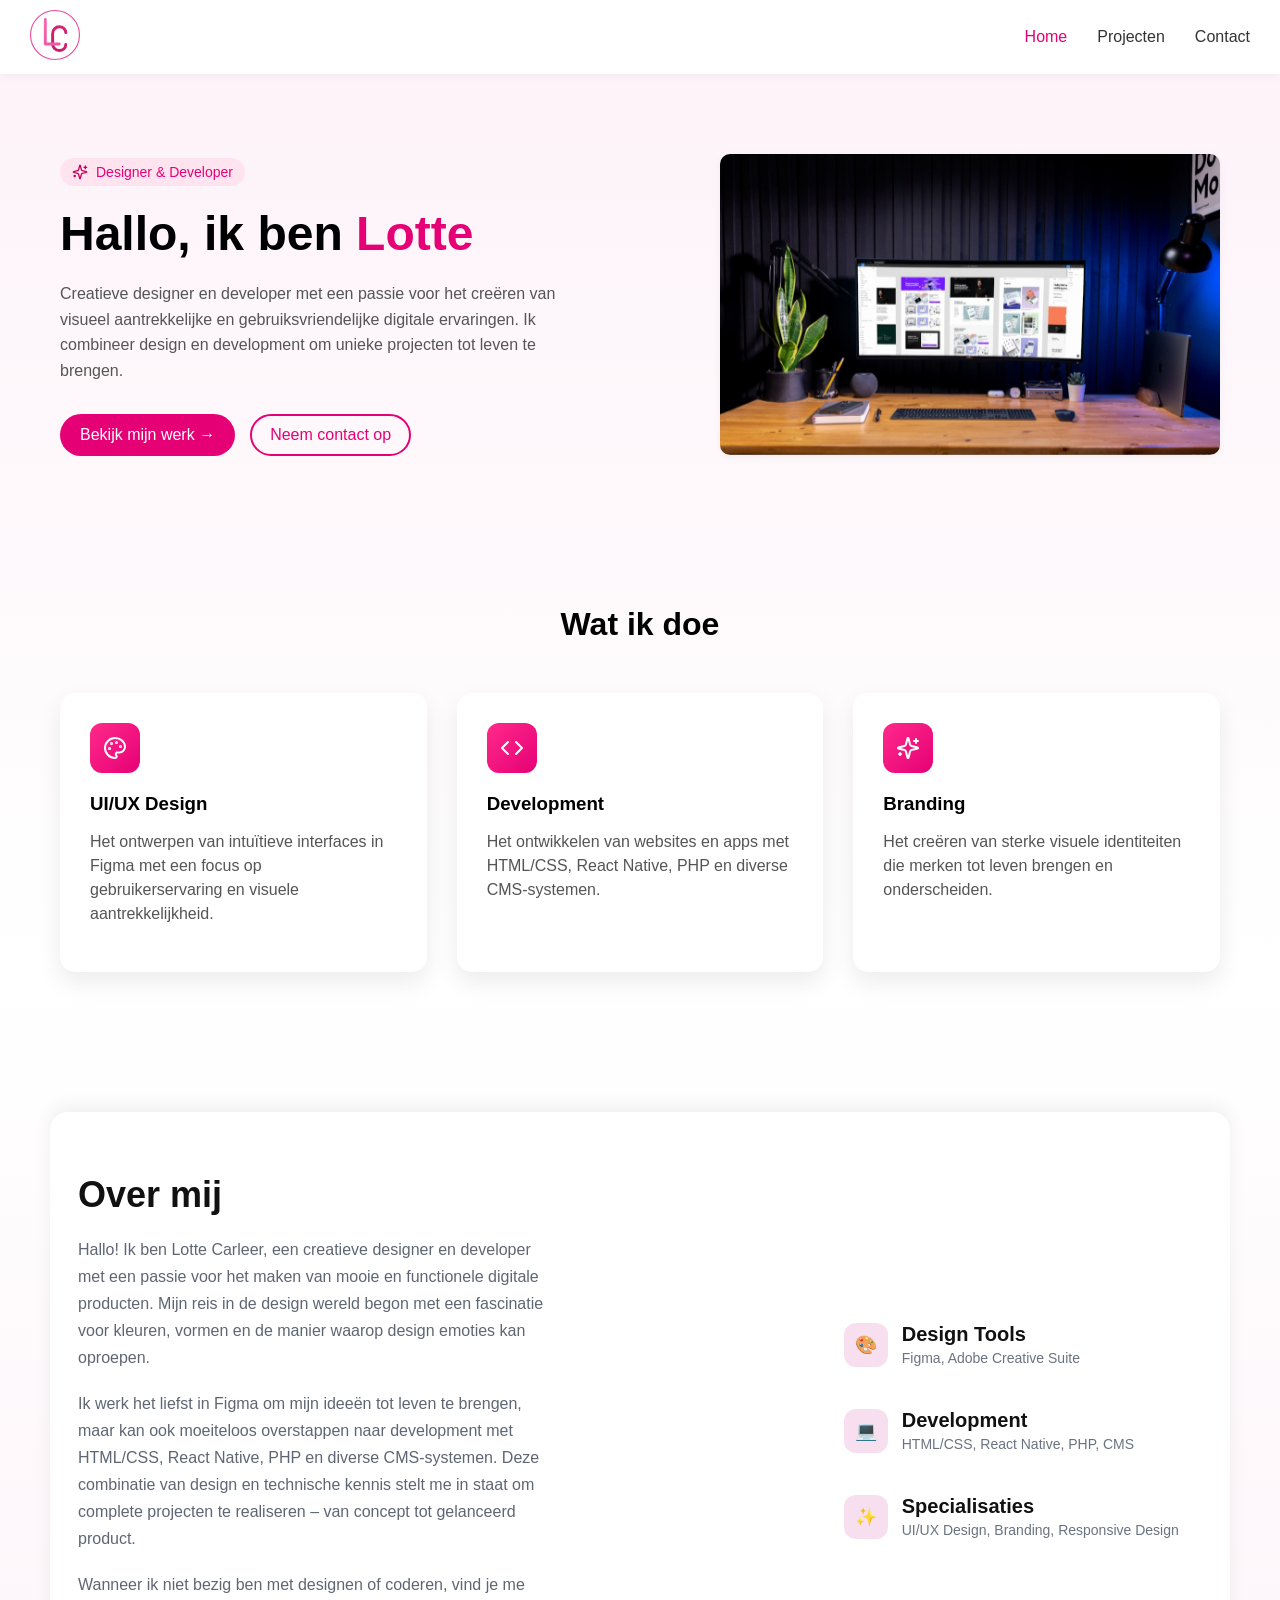
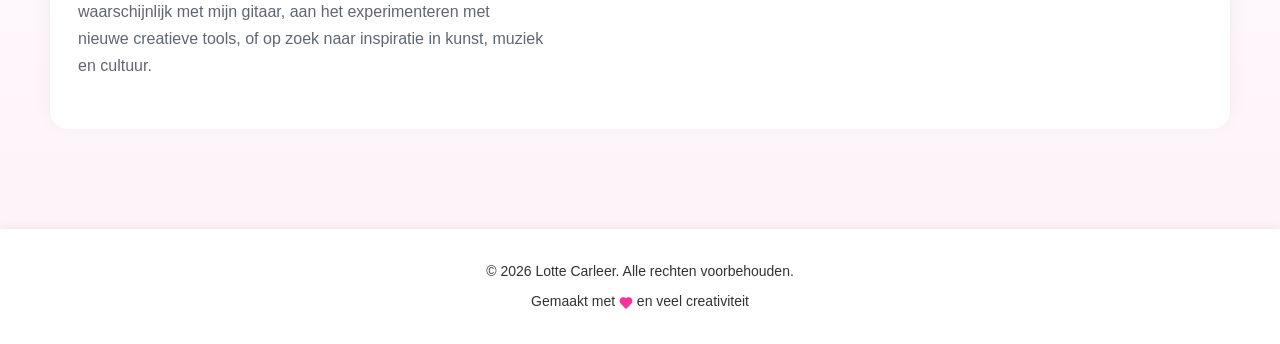
==== Index.html @ c7e9678d "feat: addded images" ====
<!doctype html>
<html lang="en">
  <head>
    <meta charset="UTF-8" />
    <meta name="viewport" content="width=device-width, initial-scale=1.0" />
    <title>Home</title>
    <link rel="stylesheet" href="Normalize.css" />
    <link rel="stylesheet" href="style.css" />

  </head>
  <body>
    <nav class="nav">
      <div class="nav-left">
        <a href="index.html"><img src="./Images/Logo 2.svg" alt="Site Logo" /></a>
      </div>

      <div class="nav-right">
        <a href="index.html" class="active">Home</a>
        <a href="Projects.html">Projecten</a>
        <a href="Contact.html">Contact</a>
      </div>
    </nav>
    <main>
       <section class="hero">
    
    <div class="hero-left">
      <div class="badge">
        <img src="./Images/Icon (1).svg" alt="icon">
        Designer & Developer
      </div>

      <h1>Hallo, ik ben <span>Lotte</span></h1>

      <p>
        Creatieve designer en developer met een passie voor het creëren van visueel aantrekkelijke en gebruiksvriendelijke digitale ervaringen. Ik combineer design en development om unieke projecten tot leven te brengen.
      </p>

      <div class="buttons">
        <a href="Projects.html" class="btn-primary">Bekijk mijn werk →</a>
        <a href="Contact.html" class="btn-secondary">Neem contact op</a>
      </div>
    </div>

    <div class="hero-right">
      <img src="./Images/ImageWithFallback (2).svg" alt="Design image">
    </div>

  </section>

  <section class="services">
  <h2>Wat ik doe</h2>

  <div class="services-grid">
    
    <div class="service-card">
      <div class="icon-box">
        <img src="./Images/Icon design.svg" alt="Design icon">
      </div>
      <h3>UI/UX Design</h3>
      <p>Het ontwerpen van intuïtieve interfaces in Figma met een focus op gebruikerservaring en visuele aantrekkelijkheid.</p>
    </div>

    <div class="service-card">
      <div class="icon-box">
        <img src="./Images/Icon development.svg" alt="Development icon">
      </div>
      <h3>Development</h3>
      <p>Het ontwikkelen van websites en apps met HTML/CSS, React Native, PHP en diverse CMS-systemen.</p>
    </div>

    <div class="service-card">
      <div class="icon-box">
        <img src="./Images/Icon branding.svg" alt="Branding icon">
      </div>
      <h3>Branding</h3>
      <p>Het creëren van sterke visuele identiteiten die merken tot leven brengen en onderscheiden.</p>
    </div>

  </div>
</section>

<section class="about-section">
  <div class="about-content">
    <div class="about-text">
      <h2>Over mij</h2>

      <p>
        Hallo! Ik ben Lotte Carleer, een creatieve designer en developer met een
        passie voor het maken van mooie en functionele digitale producten. Mijn
        reis in de design wereld begon met een fascinatie voor kleuren, vormen
        en de manier waarop design emoties kan oproepen.
      </p>

      <p>
        Ik werk het liefst in Figma om mijn ideeën tot leven te brengen, maar
        kan ook moeiteloos overstappen naar development met HTML/CSS, React
        Native, PHP en diverse CMS-systemen. Deze combinatie van design en
        technische kennis stelt me in staat om complete projecten te realiseren
        – van concept tot gelanceerd product.
      </p>

      <p>
        Wanneer ik niet bezig ben met designen of coderen, vind je me
        waarschijnlijk met mijn gitaar, aan het experimenteren met nieuwe
        creatieve tools, of op zoek naar inspiratie in kunst, muziek en cultuur.
      </p>
    </div>

    <div class="about-skills">
      <div class="skill-card">
        <div class="skill-icon">🎨</div>
        <div>
          <h3>Design Tools</h3>
          <p>Figma, Adobe Creative Suite</p>
        </div>
      </div>

      <div class="skill-card">
        <div class="skill-icon">💻</div>
        <div>
          <h3>Development</h3>
          <p>HTML/CSS, React Native, PHP, CMS</p>
        </div>
      </div>

      <div class="skill-card">
        <div class="skill-icon">✨</div>
        <div>
          <h3>Specialisaties</h3>
          <p>UI/UX Design, Branding, Responsive Design</p>
        </div>
      </div>
    </div>
  </div>
</section>

    </main>
    <footer class="footer">
      <p>© 2026 Lotte Carleer. Alle rechten voorbehouden.</p>
      <p>
        Gemaakt met <img src="./Images/Icon (2).svg" alt="Liefde" /> en veel
        creativiteit
      </p>
    </footer>
  </body>
</html>
---- style.css ----
body {
        min-height: 100vh;
        margin: 0;
        font-family: Arial, Helvetica, sans-serif;
        background: linear-gradient(#fdf2f8, #ffffff, #fdf2f8);
        background-repeat: no-repeat;

        display: flex;
        flex-direction:  column;
      }
     
      main {
        flex: 1;
      }

      .hero {
  display: flex;
  align-items: center;
  justify-content: space-between;
  padding: 80px 60px;
  gap: 40px;
}

.hero-left {
  max-width: 500px;
}

.badge {
  display: inline-flex;
  align-items: center;
  gap: 8px;
  background: #ffe4ef;
  color: #e60076;
  padding: 6px 12px;
  border-radius: 20px;
  font-size: 14px;
  margin-bottom: 20px;
}

.hero h1 {
  font-size: 48px;
  margin: 0 0 20px;
}

.hero h1 span {
  color: #e60076;
}

.hero p {
  color: #555;
  line-height: 1.6;
  margin-bottom: 30px;
}

.buttons {
  display: flex;
  gap: 15px;
}

.btn-primary {
  background: #e60076;
  color: rgb(255, 255, 255);
  padding: 12px 20px;
  border-radius: 25px;
  text-decoration: none;
}



.btn-secondary {
  border: 2px solid #e60076;
  color: #e60076;
  padding: 10px 18px;
  border-radius: 25px;
  text-decoration: none;
}

.btn-primary:hover {
  border: 2px solid #e60076;
  background-color: #e6007700;
  color: #e60076;
  padding: 10px 18px;
  border-radius: 25px;
  text-decoration: none;
}

.btn-secondary:hover {
  border: 2px solid #e60076;
  background-color: #e60076;
  color: #ffffff;
  padding: 10px 18px;
  border-radius: 25px;
  text-decoration: none;
}

.hero-right img {
  max-width: 500px;
  border-radius: 10px;
   box-shadow: 0 2px 8px rgba(0, 0, 0, 0.05);
}

.services {
  padding: 40px 60px;
  margin-bottom: 100px;
  text-align: center;
}

.services h2 {
  font-size: 32px;
  margin-bottom: 50px;
}

.services-grid {
  display: grid;
  grid-template-columns: repeat(3, 1fr);
  gap: 30px;
}

.service-card {
  background: #ffffff;
  padding: 30px;
  border-radius: 15px;
  text-align: left;
  box-shadow: 0 10px 25px rgba(0, 0, 0, 0.08);
  transition: transform 0.2s ease;
}

.service-card:hover {
  transform: translateY(-5px);
}

.icon-box {
  width: 50px;
  height: 50px;
  background: linear-gradient(135deg, #ff2a8a, #e60076);
  border-radius: 12px;
  display: flex;
  align-items: center;
  justify-content: center;
  margin-bottom: 20px;
}

.icon-box img {
  width: 24px;
  height: 24px;
}

.service-card h3 {
  margin-bottom: 10px;
}

.service-card p {
  color: #555;
  line-height: 1.5;
}

.about-section {
  max-width: 100%;
  margin: 40px auto;
  margin-left: 50px;
  margin-right: 50px;
  margin-bottom: 100px;
  padding: 32px 28px;
  background: #ffffff;
  border-radius: 18px;
  box-shadow: 0 6px 18px rgba(0, 0, 0, 0.06);
   box-shadow: 0 -6px 18px rgba(0, 0, 0, 0.06);
  font-family: Arial, sans-serif;
}

.about-content {
  display: flex;
  justify-content: space-between;
  align-items: center; /* zorgt dat rechts mooi in het midden staat */
  gap: 300px;
}

.about-text {
  flex: 1.3;
  max-width: 500px; /* voorkomt dat tekst te breed wordt */
}

.about-text h2 {
  font-size: 36px;
  margin-bottom: 20px;
  color: #111;
}

.about-text p {
  font-size: 16px;
  line-height: 1.7;
  color: #5f6673;
  margin-bottom: 18px;
}

.about-skills {
  flex: 1;
  display: flex;
  flex-direction: column;
  justify-content: center;
  gap: 22px;
}

.skill-card {
  display: flex;
  align-items: center;
  gap: 14px;
  margin-top: 20px;
}

.skill-icon {
  width: 44px;
  height: 44px;
  border-radius: 12px;
  background: #f7dff0;
  display: flex;
  align-items: center;
  justify-content: center;
  font-size: 18px;
}

.skill-card h3 {
  font-size: 20px;
  margin: 0 0 4px;
  color: #111;
}

.skill-card p {
  font-size: 14px;
  margin: 0;
  color: #6b7280;
}
      .nav {
        display: flex;
        justify-content: space-between;
        align-items: center;

        padding: 10px 30px;
        background-color: #ffffff;
         box-shadow: 0 2px 8px rgba(0, 0, 0, 0.05);
      }

      .nav-right {
        display: flex;
        gap: 30px;
      }

      .nav a {
        text-decoration: none;
        color: #333;
        font-size: 16px;
      }

      .nav a.active {
        color: #e60076;
      }

      .nav a:hover{
        color: #e60076;
      }

      .nav img {
        height: 50px;
      }

      .footer {
        background-color: #ffffff;
        text-align: center;
        padding: 20px;
        font-size: 14px;
        color: #323232;
        box-shadow: 0 -2px 8px rgba(0, 0, 0, 0.05);
      }

      .footer img {
        height: 14px;
        vertical-align: middle;
      }

.contact {
        padding: 90px 20px 50px;
        display: flex;
        flex-direction: column;
        align-items: center;
        text-align: center;
      }

      .contact__title {
        font-size: clamp(2.8rem, 6vw, 4.5rem);
        font-weight: 700;
        margin-bottom: 20px;
        line-height: 1.1;
      }

      .contact__title span {
        color: #ff2d96;
      }

      .contact__subtitle {
        max-width: 720px;
        font-size: 1.2rem;
        line-height: 1.6;
        color: #6b7280;
        margin-bottom: 55px;
      }

      .contact__card {
        width: min(100%, 720px);
        padding: 55px 20px;
        border-radius: 22px;
        background: linear-gradient(180deg, #ff2d96 0%, #e60073 100%);
        box-shadow: 0 15px 35px rgba(0, 0, 0, 0.18);
        display: flex;
        flex-direction: column;
        align-items: center;
        transition: transform 0.25s ease, box-shadow 0.25s ease;
        margin-bottom: 30px;
      }

      .contact__card:hover {
        transform: translateY(-4px);
        box-shadow: 0 20px 45px rgba(0, 0, 0, 0.22);
      }

      .contact__icon {
        width: 50px;
        height: 50px;
        object-fit: contain;
        margin-bottom: 20px;
      }

      .contact__card-title {
        font-size: 1.8rem;
        color: white;
        margin-bottom: 12px;
      }

      .contact__email {
        font-size: 1.4rem;
        color: white;
        opacity: 0.95;
      }

      .socials {
        width: 100%;
        max-width: 1200px;
        display: grid;
        grid-template-columns: repeat(3, 1fr);
        gap: 18px;
      }

      .social-card {
        background: #fcfcfc;
        border: 1px solid #f4dfe8;
        border-radius: 14px;
        min-height: 165px;
        padding: 28px 20px;
        display: flex;
        flex-direction: column;
        align-items: center;
        justify-content: center;
        text-align: center;
        transition: transform 0.2s ease, box-shadow 0.2s ease;
      }

      .social-card:hover {
        transform: translateY(-3px);
        box-shadow: 0 10px 24px rgba(0, 0, 0, 0.08);
      }

      .social-card__icon {
        width: 44px;
        height: 44px;
        object-fit: contain;
        margin-bottom: 18px;
      }

      .social-card__title {
        font-size: 1.7rem;
        font-weight: 600;
        color: #111;
        margin-bottom: 10px;
      }

      .social-card__text {
        font-size: 1.05rem;
        color: #6b7280;
        line-height: 1.4;
      }

      .footer {
        background-color: #ffffff;
        text-align: center;
        padding: 20px;
        font-size: 14px;
        color: #323232;
        box-shadow: 0 -2px 8px rgba(0, 0, 0, 0.05);
      }

      .footer p + p {
        margin-top: 8px;
      }

      .footer img {
        height: 14px;
        vertical-align: middle;
      }

      @media (max-width: 900px) {
        .socials {
          grid-template-columns: 1fr;
        }

        .nav {
          flex-direction: column;
          gap: 15px;
        }

        .nav-right {
          gap: 20px;
          flex-wrap: wrap;
          justify-content: center;
        }
      }

      @media (max-width: 768px) {
        .contact {
          padding: 70px 20px 40px;
        }

        .contact__subtitle {
          font-size: 1.05rem;
          margin-bottom: 40px;
        }

        .contact__card {
          padding: 40px 20px;
        }

        .contact__card-title {
          font-size: 1.5rem;
        }

        .contact__email {
          font-size: 1.1rem;
          word-break: break-word;
        }

        .social-card__title {
          font-size: 1.4rem;
        }

        .social-card__text {
          font-size: 1rem;
        }
      }


      .projects-main {
  max-width: 1100px;
  margin: 0 auto;
  padding: 60px 20px;
}


.projects-hero {
  text-align: center;
  margin-bottom: 50px;
}

.projects-hero h1 {
  font-size: 56px;
  margin-bottom: 16px;
}

.projects-hero h1 span {
  color: #ec4899;
}

.projects-hero p {
  max-width: 600px;
  margin: 0 auto;
  font-size: 18px;
  color: #6b7280;
  line-height: 1.6;
}


.project-card {
  display: grid;
  grid-template-columns: 1.1fr 1fr;
  background: #ffffff;
  margin-bottom: 60px;
  border-radius: 20px;
  overflow: hidden;
  border: 1px solid #f5dbe7;
  box-shadow: 0 10px 25px rgba(0, 0, 0, 0.06);
}


.project-image img {
   width: 100%;
   height: 500px;
  object-fit: cover;
  display: block;
}


.project-content {
  padding: 30px;
  display: flex;
  flex-direction: column;
  justify-content: center;
}

.project-category {
  color: #ec4899;
  font-size: 13px;
  text-transform: uppercase;
  margin-bottom: 10px;
}

.project-title {
  font-size: 26px;
  margin-bottom: 14px;
  color: #111;
}

.project-description {
  font-size: 16px;
  color: #6b7280;
  line-height: 1.7;
  margin-bottom: 18px;
}

.project-date {
  font-size: 14px;
  color: #6b7280;
  margin-bottom: 20px;
}


.project-tags {
  display: flex;
  gap: 10px;
  flex-wrap: wrap;
  margin-bottom: 20px;
}

.project-tags span {
  background: #fdf2f8;
  color: #ec4899;
  padding: 6px 12px;
  border-radius: 999px;
  font-size: 13px;
}


.project-link {
  color: #ec4899;
  text-decoration: none;
  font-weight: 600;
}

.project-link:hover {
  opacity: 0.7;
}
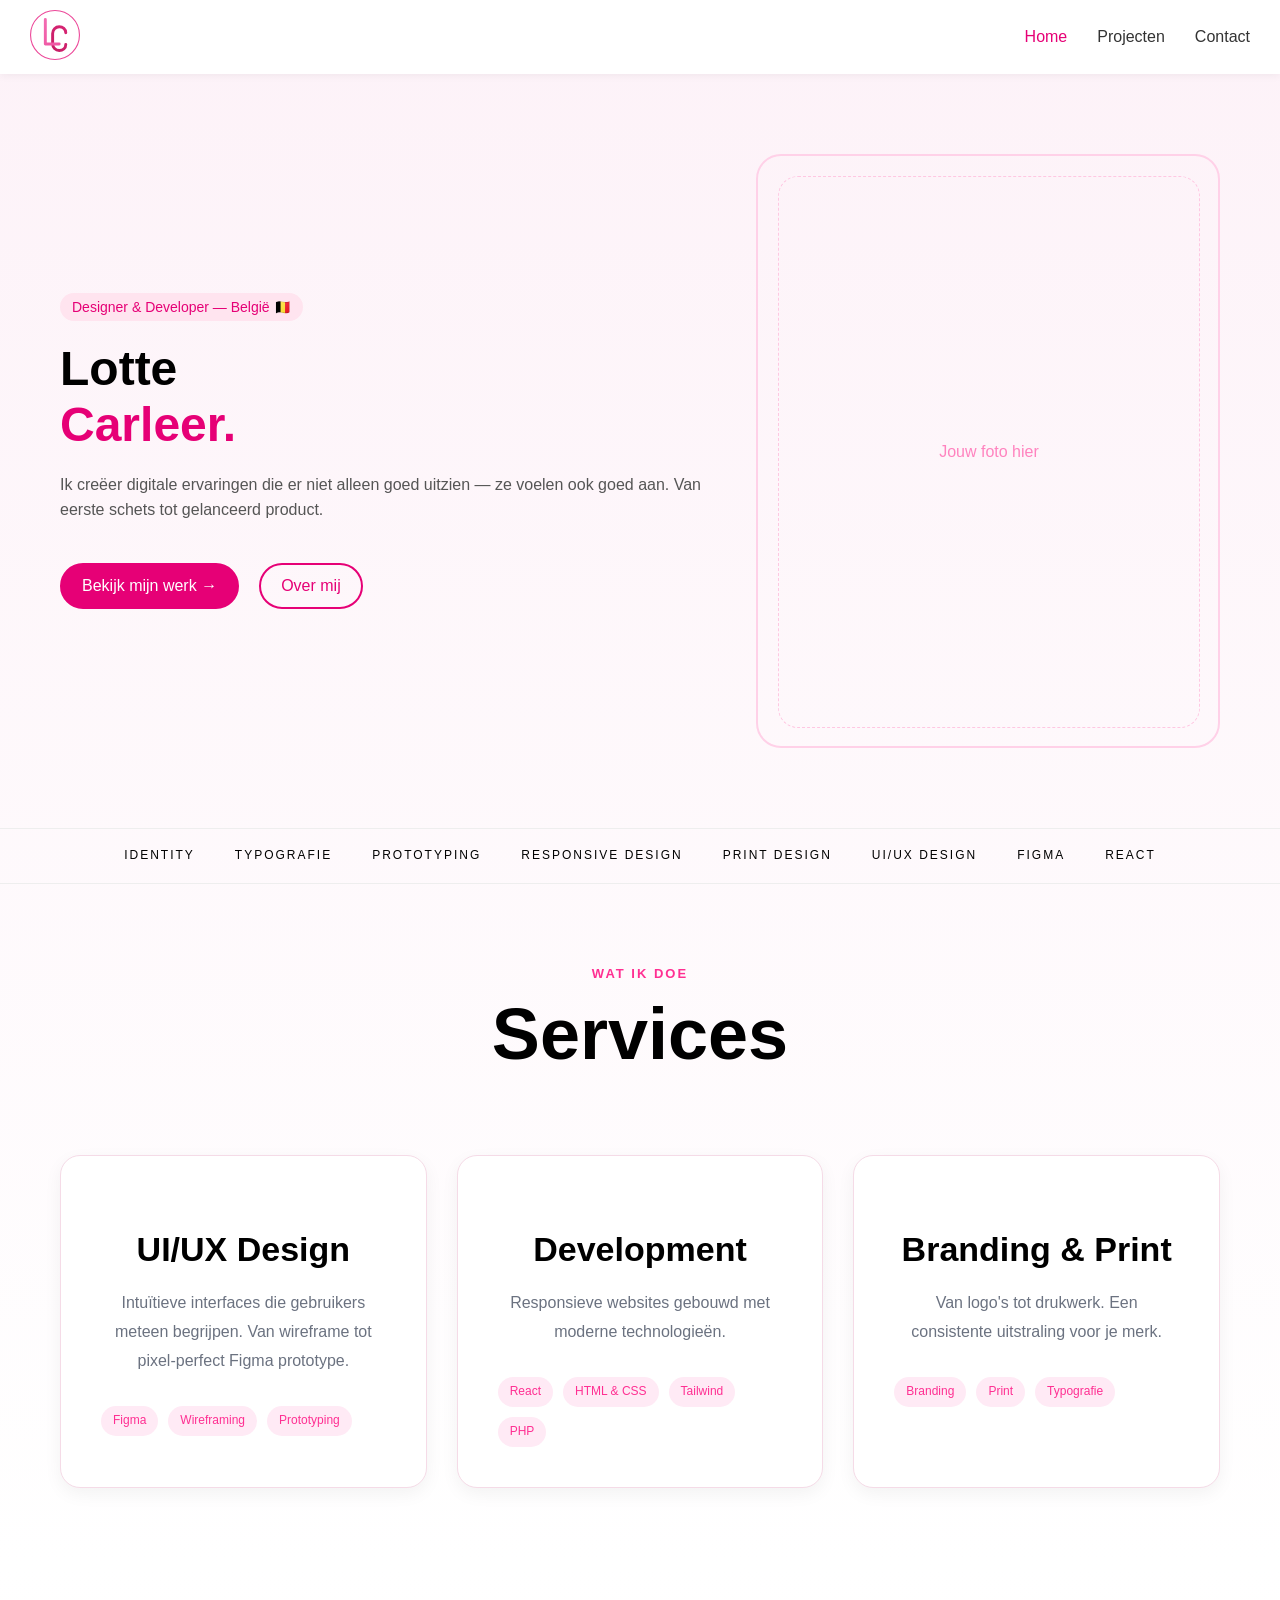
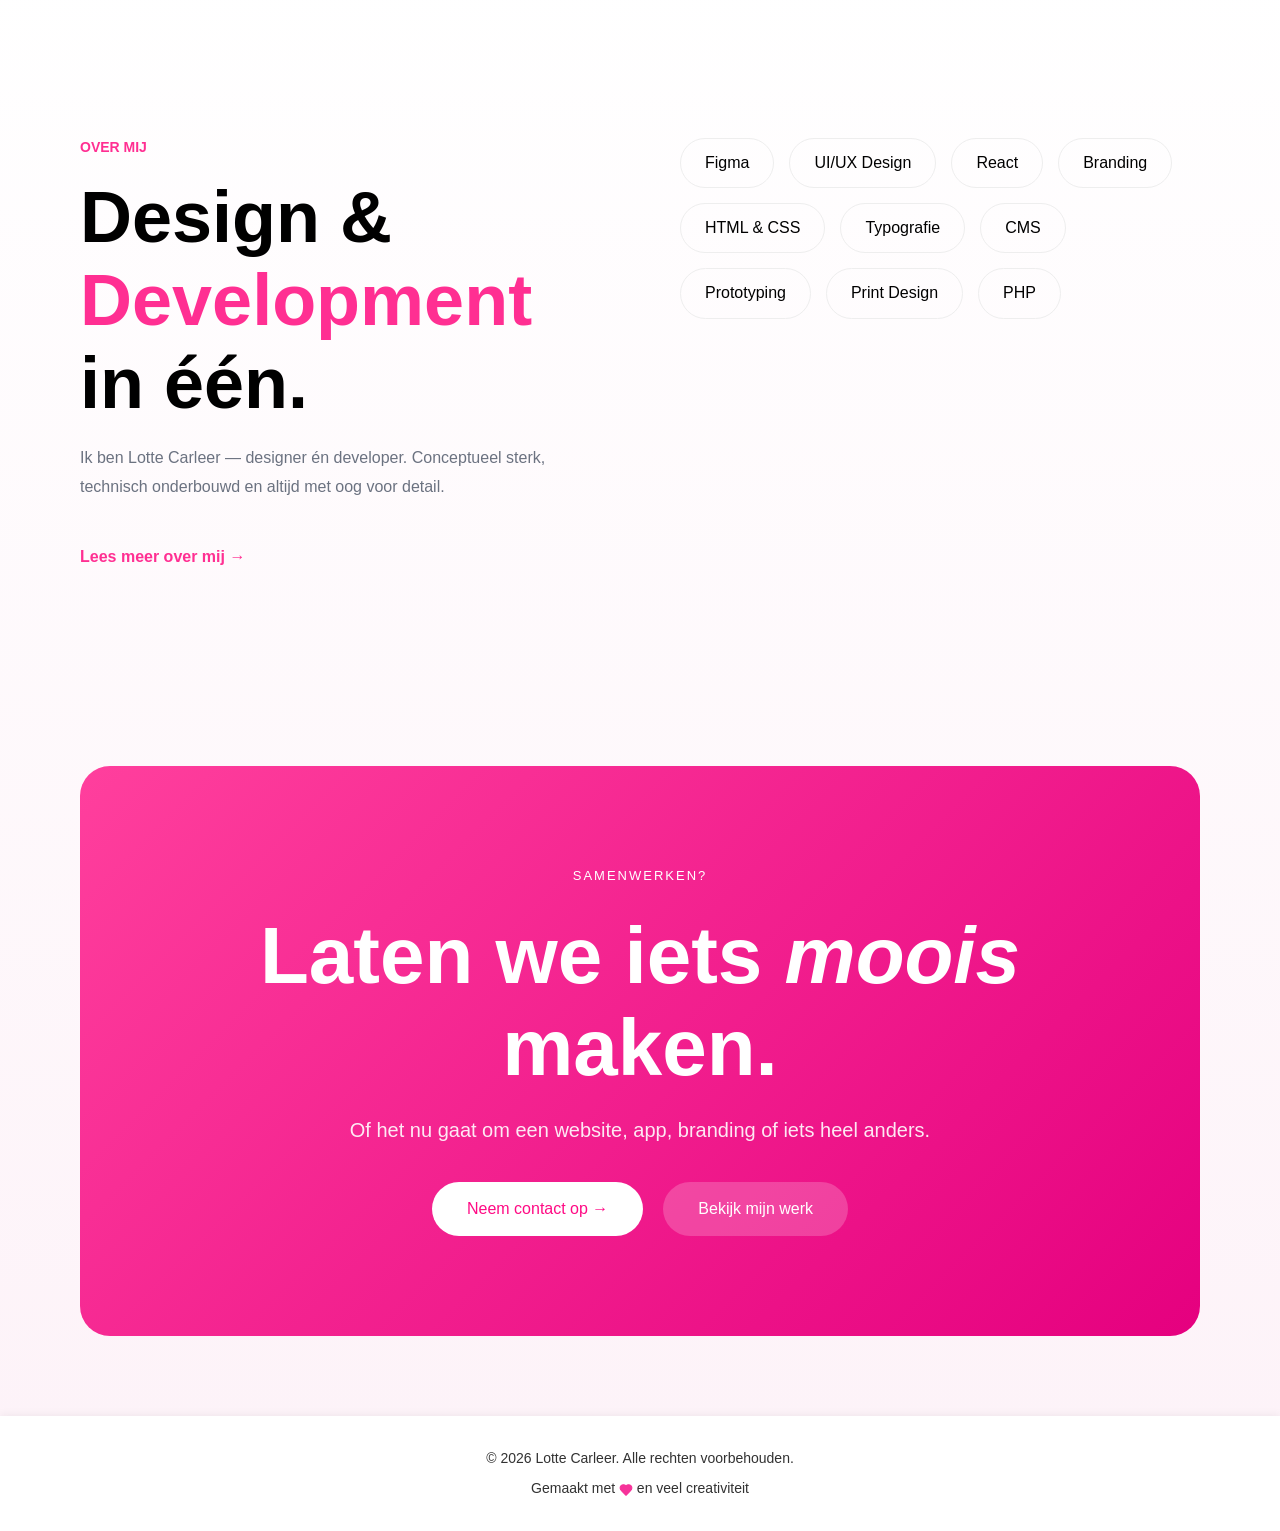
==== commit 5e16321c: "feat: changed home page" ====
--- a/Index.html
+++ b/Index.html
@@ -21,117 +21,155 @@
       </div>
     </nav>
     <main>
-       <section class="hero">
-    
-    <div class="hero-left">
-      <div class="badge">
-        <img src="./Images/Icon (1).svg" alt="icon">
-        Designer & Developer
-      </div>
+      <section class="hero">
 
-      <h1>Hallo, ik ben <span>Lotte</span></h1>
+    <div class="hero-content">
+        <span class="badge">Designer & Developer — België 🇧🇪</span>
 
-      <p>
-        Creatieve designer en developer met een passie voor het creëren van visueel aantrekkelijke en gebruiksvriendelijke digitale ervaringen. Ik combineer design en development om unieke projecten tot leven te brengen.
-      </p>
+        <h1>
+            Lotte<br>
+            <span>Carleer.</span>
+        </h1>
 
-      <div class="buttons">
-        <a href="Projects.html" class="btn-primary">Bekijk mijn werk →</a>
-        <a href="Contact.html" class="btn-secondary">Neem contact op</a>
-      </div>
+        <p>
+            Ik creëer digitale ervaringen die er niet alleen goed uitzien —
+            ze voelen ook goed aan. Van eerste schets tot gelanceerd product.
+        </p>
+
+        <div class="hero-buttons">
+            <a href="#" class="btn-primary">Bekijk mijn werk →</a>
+            <a href="#" class="btn-secondary">Over mij</a>
+        </div>
     </div>
 
-    <div class="hero-right">
-      <img src="./Images/ImageWithFallback (2).svg" alt="Design image">
+    <div class="hero-image">
+        <div class="image-frame">
+            <div class="placeholder">
+                Jouw foto hier
+            </div>
+        </div>
     </div>
 
-  </section>
+</section>
 
-  <section class="services">
-  <h2>Wat ik doe</h2>
+<section class="skills-bar">
+    <span>Identity</span>
+    <span>Typografie</span>
+    <span>Prototyping</span>
+    <span>Responsive Design</span>
+    <span>Print Design</span>
+    <span>UI/UX Design</span>
+    <span>Figma</span>
+    <span>React</span>
+</section>
 
-  <div class="services-grid">
-    
-    <div class="service-card">
-      <div class="icon-box">
-        <img src="./Images/Icon design.svg" alt="Design icon">
-      </div>
-      <h3>UI/UX Design</h3>
-      <p>Het ontwerpen van intuïtieve interfaces in Figma met een focus op gebruikerservaring en visuele aantrekkelijkheid.</p>
+<section class="services">
+
+    <div class="section-title">
+        <span>WAT IK DOE</span>
+        <h2>Services</h2>
     </div>
 
-    <div class="service-card">
-      <div class="icon-box">
-        <img src="./Images/Icon development.svg" alt="Development icon">
-      </div>
-      <h3>Development</h3>
-      <p>Het ontwikkelen van websites en apps met HTML/CSS, React Native, PHP en diverse CMS-systemen.</p>
+    <div class="cards">
+
+        <div class="card">
+            <h3>UI/UX Design</h3>
+            <p>
+                Intuïtieve interfaces die gebruikers meteen begrijpen.
+                Van wireframe tot pixel-perfect Figma prototype.
+            </p>
+
+            <div class="tags">
+                <span>Figma</span>
+                <span>Wireframing</span>
+                <span>Prototyping</span>
+            </div>
+        </div>
+
+        <div class="card">
+            <h3>Development</h3>
+            <p>
+                Responsieve websites gebouwd met moderne technologieën.
+            </p>
+
+            <div class="tags">
+                <span>React</span>
+                <span>HTML & CSS</span>
+                <span>Tailwind</span>
+                <span>PHP</span>
+            </div>
+        </div>
+
+        <div class="card">
+            <h3>Branding & Print</h3>
+            <p>
+                Van logo's tot drukwerk. Een consistente uitstraling voor je merk.
+            </p>
+
+            <div class="tags">
+                <span>Branding</span>
+                <span>Print</span>
+                <span>Typografie</span>
+            </div>
+        </div>
+
     </div>
 
-    <div class="service-card">
-      <div class="icon-box">
-        <img src="./Images/Icon branding.svg" alt="Branding icon">
-      </div>
-      <h3>Branding</h3>
-      <p>Het creëren van sterke visuele identiteiten die merken tot leven brengen en onderscheiden.</p>
+</section>
+
+<section class="about">
+
+    <div class="about-left">
+        <span>OVER MIJ</span>
+
+        <h2>
+            Design &
+            <span>Development</span>
+            in één.
+        </h2>
+
+        <p>
+            Ik ben Lotte Carleer — designer én developer.
+            Conceptueel sterk, technisch onderbouwd en altijd met oog voor detail.
+        </p>
+
+        <a href="#">Lees meer over mij →</a>
     </div>
 
-  </div>
+    <div class="about-tags">
+        <span>Figma</span>
+        <span>UI/UX Design</span>
+        <span>React</span>
+        <span>Branding</span>
+        <span>HTML & CSS</span>
+        <span>Typografie</span>
+        <span>CMS</span>
+        <span>Prototyping</span>
+        <span>Print Design</span>
+        <span>PHP</span>
+    </div>
+
 </section>
 
-<section class="about-section">
-  <div class="about-content">
-    <div class="about-text">
-      <h2>Over mij</h2>
+<section class="cta">
 
-      <p>
-        Hallo! Ik ben Lotte Carleer, een creatieve designer en developer met een
-        passie voor het maken van mooie en functionele digitale producten. Mijn
-        reis in de design wereld begon met een fascinatie voor kleuren, vormen
-        en de manier waarop design emoties kan oproepen.
-      </p>
+    <span>SAMENWERKEN?</span>
 
-      <p>
-        Ik werk het liefst in Figma om mijn ideeën tot leven te brengen, maar
-        kan ook moeiteloos overstappen naar development met HTML/CSS, React
-        Native, PHP en diverse CMS-systemen. Deze combinatie van design en
-        technische kennis stelt me in staat om complete projecten te realiseren
-        – van concept tot gelanceerd product.
-      </p>
+    <h2>
+        Laten we iets
+        <em>moois</em>
+        maken.
+    </h2>
 
-      <p>
-        Wanneer ik niet bezig ben met designen of coderen, vind je me
-        waarschijnlijk met mijn gitaar, aan het experimenteren met nieuwe
-        creatieve tools, of op zoek naar inspiratie in kunst, muziek en cultuur.
-      </p>
+    <p>
+        Of het nu gaat om een website, app, branding of iets heel anders.
+    </p>
+
+    <div class="cta-buttons">
+        <a href="#" class="white-btn">Neem contact op →</a>
+        <a href="#" class="pink-btn">Bekijk mijn werk</a>
     </div>
 
-    <div class="about-skills">
-      <div class="skill-card">
-        <div class="skill-icon">🎨</div>
-        <div>
-          <h3>Design Tools</h3>
-          <p>Figma, Adobe Creative Suite</p>
-        </div>
-      </div>
-
-      <div class="skill-card">
-        <div class="skill-icon">💻</div>
-        <div>
-          <h3>Development</h3>
-          <p>HTML/CSS, React Native, PHP, CMS</p>
-        </div>
-      </div>
-
-      <div class="skill-card">
-        <div class="skill-icon">✨</div>
-        <div>
-          <h3>Specialisaties</h3>
-          <p>UI/UX Design, Branding, Responsive Design</p>
-        </div>
-      </div>
-    </div>
-  </div>
 </section>
 
     </main>
--- a/style.css
+++ b/style.css
@@ -1,20 +1,98 @@
-
- body {
-        min-height: 100vh;
-        margin: 0;
-        font-family: Arial, Helvetica, sans-serif;
-        background: linear-gradient(#fdf2f8, #ffffff, #fdf2f8);
-        background-repeat: no-repeat;
-
-        display: flex;
-        flex-direction:  column;
-      }
-     
-      main {
-        flex: 1;
-      }
-
-      .hero {
+/* =========================
+   GLOBAL
+========================= */
+
+body {
+  min-height: 100vh;
+  margin: 0;
+  font-family: Arial, Helvetica, sans-serif;
+  background: linear-gradient(#fdf2f8, #ffffff, #fdf2f8);
+  background-repeat: no-repeat;
+  display: flex;
+  flex-direction: column;
+}
+
+main {
+  flex: 1;
+}
+
+/* =========================
+   NAVIGATION
+========================= */
+
+.nav {
+  display: flex;
+  justify-content: space-between;
+  align-items: center;
+  padding: 10px 30px;
+  background: #fff;
+  box-shadow: 0 2px 8px rgba(0, 0, 0, 0.05);
+}
+
+.nav img {
+  height: 50px;
+}
+
+.nav-right {
+  display: flex;
+  gap: 30px;
+}
+
+.nav a {
+  text-decoration: none;
+  color: #333;
+  font-size: 16px;
+  transition: color 0.2s ease;
+}
+
+.nav a:hover,
+.nav a.active {
+  color: #e60076;
+}
+
+/* =========================
+   BUTTONS
+========================= */
+
+.buttons {
+  display: flex;
+  gap: 15px;
+}
+
+.btn-primary,
+.btn-secondary {
+  padding: 12px 20px;
+  border-radius: 25px;
+  text-decoration: none;
+  transition: all 0.25s ease;
+}
+
+.btn-primary {
+  background: #e60076;
+  color: #fff;
+  border: 2px solid #e60076;
+}
+
+.btn-primary:hover {
+  background: transparent;
+  color: #e60076;
+}
+
+.btn-secondary {
+  border: 2px solid #e60076;
+  color: #e60076;
+}
+
+.btn-secondary:hover {
+  background: #e60076;
+  color: #fff;
+}
+
+/* =========================
+   HERO
+========================= */
+
+.hero {
   display: flex;
   align-items: center;
   justify-content: space-between;
@@ -53,56 +131,19 @@
   margin-bottom: 30px;
 }
 
-.buttons {
-  display: flex;
-  gap: 15px;
-}
-
-.btn-primary {
-  background: #e60076;
-  color: rgb(255, 255, 255);
-  padding: 12px 20px;
-  border-radius: 25px;
-  text-decoration: none;
-}
-
-
-
-.btn-secondary {
-  border: 2px solid #e60076;
-  color: #e60076;
-  padding: 10px 18px;
-  border-radius: 25px;
-  text-decoration: none;
-}
-
-.btn-primary:hover {
-  border: 2px solid #e60076;
-  background-color: #e6007700;
-  color: #e60076;
-  padding: 10px 18px;
-  border-radius: 25px;
-  text-decoration: none;
-}
-
-.btn-secondary:hover {
-  border: 2px solid #e60076;
-  background-color: #e60076;
-  color: #ffffff;
-  padding: 10px 18px;
-  border-radius: 25px;
-  text-decoration: none;
-}
-
 .hero-right img {
   max-width: 500px;
   border-radius: 10px;
-   box-shadow: 0 2px 8px rgba(0, 0, 0, 0.05);
-}
+  box-shadow: 0 2px 8px rgba(0, 0, 0, 0.05);
+}
+
+/* =========================
+   SERVICES
+========================= */
 
 .services {
-  padding: 40px 60px;
-  margin-bottom: 100px;
+  padding: 80px 60px;
+  margin-bottom: 50px;
   text-align: center;
 }
 
@@ -118,9 +159,10 @@
 }
 
 .service-card {
-  background: #ffffff;
+  background: #fff;
   padding: 30px;
   border-radius: 15px;
+  border: 2px solid #f5dbe7;
   text-align: left;
   box-shadow: 0 10px 25px rgba(0, 0, 0, 0.08);
   transition: transform 0.2s ease;
@@ -155,30 +197,29 @@
   line-height: 1.5;
 }
 
+/* =========================
+   ABOUT
+========================= */
+
 .about-section {
-  max-width: 100%;
-  margin: 40px auto;
-  margin-left: 50px;
-  margin-right: 50px;
-  margin-bottom: 100px;
+  margin: 40px 50px 100px;
   padding: 32px 28px;
-  background: #ffffff;
+  background: #fff;
   border-radius: 18px;
+  border: 2px solid #f5dbe7;
   box-shadow: 0 6px 18px rgba(0, 0, 0, 0.06);
-   box-shadow: 0 -6px 18px rgba(0, 0, 0, 0.06);
-  font-family: Arial, sans-serif;
 }
 
 .about-content {
   display: flex;
   justify-content: space-between;
-  align-items: center; /* zorgt dat rechts mooi in het midden staat */
-  gap: 300px;
+  align-items: center;
+  gap: 120px;
 }
 
 .about-text {
   flex: 1.3;
-  max-width: 500px; /* voorkomt dat tekst te breed wordt */
+  max-width: 500px;
 }
 
 .about-text h2 {
@@ -198,7 +239,6 @@
   flex: 1;
   display: flex;
   flex-direction: column;
-  justify-content: center;
   gap: 22px;
 }
 
@@ -206,7 +246,6 @@
   display: flex;
   align-items: center;
   gap: 14px;
-  margin-top: 20px;
 }
 
 .skill-icon {
@@ -223,7 +262,6 @@
 .skill-card h3 {
   font-size: 20px;
   margin: 0 0 4px;
-  color: #111;
 }
 
 .skill-card p {
@@ -231,238 +269,16 @@
   margin: 0;
   color: #6b7280;
 }
-      .nav {
-        display: flex;
-        justify-content: space-between;
-        align-items: center;
-
-        padding: 10px 30px;
-        background-color: #ffffff;
-         box-shadow: 0 2px 8px rgba(0, 0, 0, 0.05);
-      }
-
-      .nav-right {
-        display: flex;
-        gap: 30px;
-      }
-
-      .nav a {
-        text-decoration: none;
-        color: #333;
-        font-size: 16px;
-      }
-
-      .nav a.active {
-        color: #e60076;
-      }
-
-      .nav a:hover{
-        color: #e60076;
-      }
-
-      .nav img {
-        height: 50px;
-      }
-
-      .footer {
-        background-color: #ffffff;
-        text-align: center;
-        padding: 20px;
-        font-size: 14px;
-        color: #323232;
-        box-shadow: 0 -2px 8px rgba(0, 0, 0, 0.05);
-      }
-
-      .footer img {
-        height: 14px;
-        vertical-align: middle;
-      }
-
-.contact {
-        padding: 90px 20px 50px;
-        display: flex;
-        flex-direction: column;
-        align-items: center;
-        text-align: center;
-      }
-
-      .contact__title {
-        font-size: clamp(2.8rem, 6vw, 4.5rem);
-        font-weight: 700;
-        margin-bottom: 20px;
-        line-height: 1.1;
-      }
-
-      .contact__title span {
-        color: #ff2d96;
-      }
-
-      .contact__subtitle {
-        max-width: 720px;
-        font-size: 1.2rem;
-        line-height: 1.6;
-        color: #6b7280;
-        margin-bottom: 55px;
-      }
-
-      .contact__card {
-        width: min(100%, 720px);
-        padding: 55px 20px;
-        border-radius: 22px;
-        background: linear-gradient(180deg, #ff2d96 0%, #e60073 100%);
-        box-shadow: 0 15px 35px rgba(0, 0, 0, 0.18);
-        display: flex;
-        flex-direction: column;
-        align-items: center;
-        transition: transform 0.25s ease, box-shadow 0.25s ease;
-        margin-bottom: 30px;
-      }
-
-      .contact__card:hover {
-        transform: translateY(-4px);
-        box-shadow: 0 20px 45px rgba(0, 0, 0, 0.22);
-      }
-
-      .contact__icon {
-        width: 50px;
-        height: 50px;
-        object-fit: contain;
-        margin-bottom: 20px;
-      }
-
-      .contact__card-title {
-        font-size: 1.8rem;
-        color: white;
-        margin-bottom: 12px;
-      }
-
-      .contact__email {
-        font-size: 1.4rem;
-        color: white;
-        opacity: 0.95;
-      }
-
-      .socials {
-        width: 100%;
-        max-width: 1200px;
-        display: grid;
-        grid-template-columns: repeat(3, 1fr);
-        gap: 18px;
-      }
-
-      .social-card {
-        background: #fcfcfc;
-        border: 1px solid #f4dfe8;
-        border-radius: 14px;
-        min-height: 165px;
-        padding: 28px 20px;
-        display: flex;
-        flex-direction: column;
-        align-items: center;
-        justify-content: center;
-        text-align: center;
-        transition: transform 0.2s ease, box-shadow 0.2s ease;
-      }
-
-      .social-card:hover {
-        transform: translateY(-3px);
-        box-shadow: 0 10px 24px rgba(0, 0, 0, 0.08);
-      }
-
-      .social-card__icon {
-        width: 44px;
-        height: 44px;
-        object-fit: contain;
-        margin-bottom: 18px;
-      }
-
-      .social-card__title {
-        font-size: 1.7rem;
-        font-weight: 600;
-        color: #111;
-        margin-bottom: 10px;
-      }
-
-      .social-card__text {
-        font-size: 1.05rem;
-        color: #6b7280;
-        line-height: 1.4;
-      }
-
-      .footer {
-        background-color: #ffffff;
-        text-align: center;
-        padding: 20px;
-        font-size: 14px;
-        color: #323232;
-        box-shadow: 0 -2px 8px rgba(0, 0, 0, 0.05);
-      }
-
-      .footer p + p {
-        margin-top: 8px;
-      }
-
-      .footer img {
-        height: 14px;
-        vertical-align: middle;
-      }
-
-      @media (max-width: 900px) {
-        .socials {
-          grid-template-columns: 1fr;
-        }
-
-        .nav {
-          flex-direction: column;
-          gap: 15px;
-        }
-
-        .nav-right {
-          gap: 20px;
-          flex-wrap: wrap;
-          justify-content: center;
-        }
-      }
-
-      @media (max-width: 768px) {
-        .contact {
-          padding: 70px 20px 40px;
-        }
-
-        .contact__subtitle {
-          font-size: 1.05rem;
-          margin-bottom: 40px;
-        }
-
-        .contact__card {
-          padding: 40px 20px;
-        }
-
-        .contact__card-title {
-          font-size: 1.5rem;
-        }
-
-        .contact__email {
-          font-size: 1.1rem;
-          word-break: break-word;
-        }
-
-        .social-card__title {
-          font-size: 1.4rem;
-        }
-
-        .social-card__text {
-          font-size: 1rem;
-        }
-      }
-
-
-      .projects-main {
+
+/* =========================
+   PROJECTS
+========================= */
+
+.projects-main {
   max-width: 1100px;
   margin: 0 auto;
   padding: 60px 20px;
 }
-
 
 .projects-hero {
   text-align: center;
@@ -486,11 +302,10 @@
   line-height: 1.6;
 }
 
-
 .project-card {
   display: grid;
   grid-template-columns: 1.1fr 1fr;
-  background: #ffffff;
+  background: #fff;
   margin-bottom: 60px;
   border-radius: 20px;
   overflow: hidden;
@@ -498,14 +313,23 @@
   box-shadow: 0 10px 25px rgba(0, 0, 0, 0.06);
 }
 
-
 .project-image img {
-   width: 100%;
-   height: 500px;
+  width: 100%;
+  height: 500px;
   object-fit: cover;
   display: block;
 }
 
+.project-image-AED img {
+  width: 100%;
+  height: 500px;
+  object-fit: cover;
+  display: block;
+  background-color: #f5dbe7;
+  display: flex;
+  align-items: center;
+  justify-content: center;
+}
 
 .project-content {
   padding: 30px;
@@ -527,19 +351,20 @@
   color: #111;
 }
 
+.project-description,
+.project-date {
+  color: #6b7280;
+}
+
 .project-description {
-  font-size: 16px;
-  color: #6b7280;
   line-height: 1.7;
   margin-bottom: 18px;
 }
 
 .project-date {
   font-size: 14px;
-  color: #6b7280;
   margin-bottom: 20px;
 }
-
 
 .project-tags {
   display: flex;
@@ -556,7 +381,6 @@
   font-size: 13px;
 }
 
-
 .project-link {
   color: #ec4899;
   text-decoration: none;
@@ -567,7 +391,1540 @@
   opacity: 0.7;
 }
 
-
-
+/* =========================
+   CONTACT
+========================= */
+
+.contact {
+  padding: 90px 20px 50px;
+  display: flex;
+  flex-direction: column;
+  align-items: center;
+  text-align: center;
+}
+
+.contact__title {
+  font-size: clamp(2.8rem, 6vw, 4.5rem);
+  font-weight: 700;
+  margin-bottom: 20px;
+  line-height: 1.1;
+}
+
+.contact__title span {
+  color: #ff2d96;
+}
+
+.contact__subtitle {
+  max-width: 720px;
+  font-size: 1.2rem;
+  line-height: 1.6;
+  color: #6b7280;
+  margin-bottom: 55px;
+}
+
+.contact__card {
+  width: min(100%, 720px);
+  padding: 55px 20px;
+  border-radius: 22px;
+  background: linear-gradient(180deg, #ff2d96 0%, #e60073 100%);
+  box-shadow: 0 15px 35px rgba(0, 0, 0, 0.18);
+  display: flex;
+  flex-direction: column;
+  align-items: center;
+  transition: all 0.25s ease;
+  margin-bottom: 30px;
+}
+
+.contact__card:hover {
+  transform: translateY(-4px);
+}
+
+.contact__icon {
+  width: 50px;
+  height: 50px;
+  object-fit: contain;
+  margin-bottom: 20px;
+}
+
+.contact__card-title,
+.contact__email {
+  color: white;
+}
+
+.contact__card-title {
+  font-size: 1.8rem;
+  margin-bottom: 12px;
+}
+
+.contact__email {
+  font-size: 1.4rem;
+}
+
+/* =========================
+   SOCIALS
+========================= */
+
+.socials {
+  width: 100%;
+  max-width: 1200px;
+  display: grid;
+  grid-template-columns: repeat(3, 1fr);
+  gap: 18px;
+}
+
+.social-card {
+  background: #fcfcfc;
+  border: 1px solid #f4dfe8;
+  border-radius: 14px;
+  min-height: 165px;
+  padding: 28px 20px;
+  display: flex;
+  flex-direction: column;
+  align-items: center;
+  justify-content: center;
+  transition: all 0.2s ease;
+}
+
+.social-card:hover {
+  transform: translateY(-3px);
+  box-shadow: 0 10px 24px rgba(0, 0, 0, 0.08);
+}
+
+.social-card__icon {
+  width: 44px;
+  height: 44px;
+  object-fit: contain;
+  margin-bottom: 18px;
+}
+
+.social-card__title {
+  font-size: 1.7rem;
+  font-weight: 600;
+  color: #111;
+  margin-bottom: 10px;
+}
+
+.social-card__text {
+  font-size: 1.05rem;
+  color: #6b7280;
+  line-height: 1.4;
+}
+
+/* =========================
+   FOOTER
+========================= */
+
+.footer {
+  background: #fff;
+  text-align: center;
+  padding: 20px;
+  font-size: 14px;
+  color: #323232;
+  box-shadow: 0 -2px 8px rgba(0, 0, 0, 0.05);
+}
+
+.footer p + p {
+  margin-top: 8px;
+}
+
+.footer img {
+  height: 14px;
+  vertical-align: middle;
+}
+
+/* ========================================
+   PROJECT DETAIL PAGINA
+======================================== */
+.container {
+  max-width: 1200px;
+  margin: 0 auto;
+}
+
+.project-detail {
+  max-width: 1200px;
+  margin: 0 auto;
+  padding: 60px 20px 100px;
+}
+
+.project-back {
+  text-decoration: none;
+  color: #666;
+  font-size: 14px;
+  display: inline-block;
+  margin-bottom: 30px;
+}
+
+.project-detail-badge {
+  display: inline-block;
+  padding: 8px 16px;
+  border-radius: 999px;
+  background: #ffe4ef;
+  color: #e60076;
+  font-size: 12px;
+  font-weight: 600;
+  margin-bottom: 20px;
+}
+
+.project-detail-title {
+  font-size: 64px;
+  margin-bottom: 15px;
+  color: #111;
+}
+
+.project-detail-date {
+  color: #888;
+  margin-bottom: 25px;
+}
+
+.project-detail-tags {
+  display: flex;
+  gap: 15px;
+  flex-wrap: wrap;
+  margin-bottom: 50px;
+}
+
+.project-detail-tags span {
+  color: #e60076;
+  font-size: 14px;
+}
+
+.project-detail-image {
+  width: 100%;
+  height: 950px;
+  object-fit: cover;
+  border-radius: 20px;
+  margin-bottom: 60px;
+  box-shadow: 0 10px 25px rgba(0,0,0,.08);
+}
+
+/* OVERVIEW */
+
+.overview-grid {
+  display: grid;
+  grid-template-columns: 2fr 1fr;
+  gap: 30px;
+  margin-bottom: 100px;
+}
+
+.tools-card {
+  background: white;
+  border: 1px solid #f5dbe7;
+  border-radius: 16px;
+  padding: 25px;
+}
+
+.tools-card h3 {
+  margin-bottom: 20px;
+}
+
+.tool-list {
+  display: flex;
+  gap: 10px;
+  flex-wrap: wrap;
+}
+
+.tool-list span {
+  background: #fdf2f8;
+  color: #666;
+  padding: 8px 12px;
+  border-radius: 999px;
+  font-size: 13px;
+}
+
+/* SECTIONS */
+
+.detail-section {
+  text-align: center;
+  margin-bottom: 100px;
+}
+
+.detail-section-badge {
+  display: inline-block;
+  background: #ffe4ef;
+  color: #e60076;
+  padding: 8px 16px;
+  border-radius: 999px;
+  font-size: 12px;
+  margin-bottom: 20px;
+}
+
+.detail-section h2 {
+  font-size: 42px;
+  margin-bottom: 15px;
+}
+
+.detail-section p {
+  color: #666;
+}
+
+/* OUDE WEBSITE */
+
+.old-site-card {
+  margin-top: 40px;
+  background: white;
+  border: 1px solid #f5dbe7;
+  border-radius: 20px;
+  padding: 50px;
+  margin-bottom: 50px;
+}
+
+.old-site-card img {
+  width: 100%;
+  border-radius: 12px;
+}
+
+/* BRANDING */
+
+.branding-grid {
+  display: grid;
+  grid-template-columns: repeat(2,1fr);
+  gap: 25px;
+  margin-top: 40px;
+}
+
+.branding-card {
+  background: white;
+  border: 1px solid #f5dbe7;
+  border-radius: 16px;
+  padding: 30px;
+  text-align: left;
+}
+
+.color-item {
+  display: flex;
+  align-items: center;
+  gap: 15px;
+  margin-bottom: 18px;
+}
+
+.color-circle {
+  width: 40px;
+  height: 40px;
+  border-radius: 10px;
+}
+
+.black {
+  background: #131311;
+}
+
+.red {
+  background: #a61818;
+}
+
+.white {
+  background: #fbf8f4;
+  border: 1px solid #ddd;
+  box-shadow: 0 2px 8px rgba(0,0,0,.05);
+}
+
+.cream {
+  background: #e9d1a5;
+  border: 1px solid #ddd;
+}
+
+.font-preview {
+  margin-bottom: 20px;
+}
+
+.font-preview span {
+  color: #e60076;
+  font-size: 12px;
+  display: block;
+  margin-bottom: 8px;
+}
+
+.poster-preview {
+  background: #111;
+  color: white;
+  padding: 20px;
+  border-radius: 12px;
+}
+
+/* TIMELINE */
+
+.timeline {
+  position: relative;
+  margin-top: 70px;
+}
+
+.timeline::before {
+  content: "";
+  position: absolute;
+  width: 4px;
+  transform: translateX(-50%);
+  background: #f2d7e5;
+  top: 0;
+  bottom: 0;
+  left: 50%;
+}
+
+.timeline {
+  position: relative;
+}
+.timeline-item {
+    width: calc(50% - 40px);
+  position: relative;
+  margin-bottom: 40px;
+}
+
+.timeline-item.left {
+  padding-right: auto;
+}
+
+.timeline-item.right {
+  margin-left: auto;
+ 
+}
+
+.timeline-card {
+  background: white;
+  border-radius: 16px;
+  padding: 25px;
+  text-align: left;
+  border: 1px solid #f5dbe7;
+  box-shadow: 0 6px 15px rgba(0,0,0,.05);
+}
+
+.timeline-item::after {
+    content: "";
+  position: absolute;
+  width: 20px;
+  height: 20px;
+  background: #e60076;
+  border-radius: 50%;
+  top: 30px;
+  z-index: 10;
+}
+
+.timeline-item.left::after {
+  right: -50px;
+}
+
+.timeline-item.right::after {
+  left: -50px;
+}
+
+
+
+/* AWARD SECTION */
+
+.award-banner {
+  margin: 100px 0;
+  background: linear-gradient(135deg,#ff2a8a,#e60076);
+  color: white;
+  padding: 80px 40px;
+  border-radius: 24px;
+  text-align: center;
+  position: relative;
+  overflow: hidden;
+}
+
+.award-banner::before {
+  content: "";
+  position: absolute;
+  width: 180px;
+  height: 180px;
+  background: rgba(255,255,255,.12);
+  border-radius: 50%;
+  top: -70px;
+  left: -70px;
+}
+
+.award-banner::after {
+  content: "";
+  position: absolute;
+  width: 180px;
+  height: 180px;
+  background: rgba(255,255,255,.12);
+  border-radius: 50%;
+  bottom: -70px;
+  right: -70px;
+}
+
+.award-button {
+  display: inline-block;
+  margin-top: 25px;
+  background: white;
+  color: #e60076;
+  padding: 14px 24px;
+  border-radius: 999px;
+  text-decoration: none;
+  font-weight: bold;
+}
+
+/* CTA */
+
+.project-cta {
+  text-align: center;
+  margin-top: 100px;
+}
+
+.project-cta h2 {
+  font-size: 40px;
+}
+
+.project-cta p {
+  color: #666;
+  max-width: 650px;
+  margin: 20px auto;
+}
+
+.cta-button {
+  display: inline-block;
+  margin-top: 20px;
+  padding: 14px 28px;
+  background: #e60076;
+  color: white;
+  text-decoration: none;
+  border-radius: 999px;
+  font-weight: 600;
+  transition: all 0.3s ease;
+}
+
+.cta-button:hover {
+  background: #c90068;
+  transform: translateY(-2px);
+}
+
+/* Café De Palm kleuren */
+
+.palm-black {
+    background: #2C2C2C;
+}
+
+.palm-red {
+    background: #962F0A;
+}
+
+.palm-orange {
+    background: #D15B30;
+}
+
+.palm-offwhite {
+    background: #f5f1ee;
+    border: 1px solid #999999a6;
+    box-shadow: 0 2px 8px rgba(0,0,0,.05);
+}
+
+/* Overview */
+
+.project-overview-text h2 {
+    margin-bottom: 20px;
+}
+
+.project-overview-text p {
+    line-height: 1.8;
+    color: #666;
+}
+
+.tools-card ul {
+    list-style: none;
+    padding: 0;
+    margin: 0;
+}
+
+.tools-card li {
+    padding: 10px 0;
+    border-bottom: 1px solid #f5dbe7;
+}
+
+.tools-card li:last-child {
+    border-bottom: none;
+}
+
+.challenge-grid {
+    display: grid;
+    grid-template-columns: repeat(2, 1fr);
+    gap: 30px;
+    margin-top: 40px;
+}
+
+.challenge-card,
+.solution-card {
+    padding: 40px;
+    border-radius: 20px;
+}
+
+.challenge-card {
+    background: #ffffff;
+    border: 1px solid #f0dce5;
+    box-shadow: 0 4px 20px rgba(0, 0, 0, 0.05);
+}
+
+.solution-card {
+    background: linear-gradient(
+        135deg,
+        #ff2a8a 0%,
+        #e60076 100%
+    );
+    color: white;
+}
+
+.solution-card p {
+    color: white;
+}
+.challenge-card h3,
+.solution-card h3 {
+    margin-bottom: 15px;
+    font-size: 1.4rem;
+}
+
+.challenge-card p,
+.solution-card p {
+    line-height: 1.7;
+}
+
+
+/* Deliverables */
+
+.deliverables-grid {
+    display: grid;
+    grid-template-columns: repeat(2,1fr);
+    gap: 25px;
+    margin-top: 40px;
+}
+
+.deliverable-card {
+    background: white;
+    border: 1px solid #f5dbe7;
+    border-radius: 16px;
+    padding: 30px;
+}
+
+.deliverable-card a {
+    text-decoration: none;
+    color: #e60076;
+    font-weight: 600;
+}
+
+/* Results */
+.results-grid {
+    display: grid;
+    grid-template-columns: repeat(2, 1fr);
+    gap: 24px;
+    margin-top: 50px;
+}
+
+.result-card {
+    background: #fff;
+    border: 1px solid #ececec;
+    border-radius: 16px;
+    padding: 24px 28px;
+
+    display: flex;
+    align-items: flex-start;
+    gap: 16px;
+
+    box-shadow: 0 2px 8px rgba(0,0,0,0.04);
+
+    color: #4a4a4a;
+    line-height: 1.7;
+    font-size: 15px;
+}
+
+.result-icon {
+    flex-shrink: 0;
+
+    width: 36px;
+    height: 36px;
+
+    background: #ffe6f2;
+    color: #ff1493;
+
+    border-radius: 50%;
+
+    display: flex;
+    align-items: center;
+    justify-content: center;
+
+    font-size: 14px;
+    font-weight: 700;
+}
+
+.project-detail-image-container h3{
+    margin-bottom: 20px;
+    color: #ff2a8a;
+    font-size: 24px;
+}
+
+.project-detail-image {
+    width: 100%;
+    height: auto;
+}
+
+/* Roze achtergrond rond de hele sectie */
+
+.detail-section:has(.results-grid) {
+    background: #fff8fc;
+    border: 1px solid #f8d9e8;
+    border-radius: 28px;
+
+    padding: 60px 30px;
+    margin-top: 100px;
+
+    position: relative;
+    overflow: hidden;
+}
+
+.detail-section:has(.results-grid) h2 {
+    text-align: center;
+    margin-bottom: 10px;
+}
+
+/* decoratieve cirkels */
+
+.detail-section:has(.results-grid)::before {
+    content: "";
+    position: absolute;
+
+    width: 180px;
+    height: 180px;
+
+    background: #fbe8f1;
+    border-radius: 50%;
+
+    top: -90px;
+    right: -90px;
+}
+
+.detail-section:has(.results-grid)::after {
+    content: "";
+    position: absolute;
+
+    width: 140px;
+    height: 140px;
+
+    background: #fbe8f1;
+    border-radius: 50%;
+
+    bottom: -70px;
+    left: -70px;
+}
+
+@media (max-width: 900px) {
+
+    .deliverables-grid,
+    .results-grid {
+        grid-template-columns: 1fr;
+    }
+
+}
+
+/* RESPONSIVE */
+
+@media (max-width: 900px) {
+
+  .challenge-grid,
+  .deliverables-grid,
+  .results-grid {
+    grid-template-columns: 1fr;
+  }
+
+  .font-example-heading {
+    font-size: 30px;
+  }
+}
+/* RESPONSIVE */
+
+@media (max-width: 900px) {
+
+  .project-detail-title {
+    font-size: 42px;
+  }
+
+  .overview-grid,
+  .branding-grid,
+  .results-grid {
+    grid-template-columns: 1fr;
+  }
+
+  .timeline::before {
+    left: 20px;
+  }
+
+  .timeline-item {
+    
+  box-sizing: border-box;
+  }
+
+  .timeline-item::after {
+    left: 11px !important;
+  }
+
+  .project-detail-image {
+    height: 350px;
+  }
+}
+
+/* RESPONSIVE */
+
+@media (max-width: 900px) {
+
+    .overview-grid,
+    .challenge-grid,
+    .results-grid {
+        grid-template-columns: 1fr;
+    }
+
+    .timeline::before {
+        left: 20px;
+    }
+
+    .timeline-item {
+        width: 100%;
+        padding-left: 60px !important;
+        padding-right: 0 !important;
+    }
+
+    .hero-image {
+        height: 350px;
+    }
+}
+
+/* ==========================
+   STUDIO CONNECT PAGINA
+========================== */
+
+.studio-page {
+    max-width: 1200px;
+    margin: 0 auto;
+    padding: 60px 20px 100px;
+}
+
+.studio-back {
+    color: #666;
+    text-decoration: none;
+    font-size: 14px;
+}
+
+.studio-header {
+    margin-top: 30px;
+}
+
+.studio-label {
+    display: inline-block;
+    background: #ffe4ef;
+    color: #e60076;
+    padding: 8px 14px;
+    border-radius: 999px;
+    font-size: 12px;
+    font-weight: 600;
+}
+
+.studio-title {
+    font-size: 64px;
+    margin: 20px 0 10px;
+}
+
+.studio-meta {
+    color: #888;
+}
+
+.studio-tech-tags {
+    display: flex;
+    flex-wrap: wrap;
+    gap: 12px;
+    margin-top: 25px;
+}
+
+.studio-tech-tags span {
+    color: #e60076;
+    font-size: 14px;
+}
+
+.studio-hero-image {
+    width: 100%;
+    height: 600px;
+    object-fit: cover;
+    border-radius: 20px;
+    margin: 50px 0;
+    box-shadow: 0 10px 25px rgba(0,0,0,.08);
+}
+
+.studio-intro {
+    display: grid;
+    grid-template-columns: 2fr 1fr;
+    gap: 30px;
+    margin-bottom: 80px;
+}
+
+.studio-intro-text p {
+    line-height: 1.8;
+    color: #666;
+}
+
+.studio-side-card {
+    background: white;
+    border: 1px solid #f5dbe7;
+    border-radius: 18px;
+    padding: 25px;
+}
+
+.studio-skill-list {
+    display: flex;
+    flex-wrap: wrap;
+    gap: 10px;
+    margin: 20px 0;
+}
+
+.studio-skill-list span {
+    background: #fdf2f8;
+    padding: 8px 12px;
+    border-radius: 999px;
+    font-size: 13px;
+}
+
+.studio-live-btn {
+    display: block;
+    text-align: center;
+    background: #e60076;
+    color: white;
+    padding: 14px;
+    border-radius: 999px;
+    text-decoration: none;
+    margin-top: 20px;
+}
+
+.studio-problem-solution {
+    display: grid;
+    grid-template-columns: repeat(2,1fr);
+    gap: 25px;
+    margin-bottom: 100px;
+}
+
+.studio-problem-card,
+.studio-solution-card {
+    padding: 30px;
+    border-radius: 20px;
+}
+
+.studio-problem-card {
+    background: white;
+    border: 1px solid #f5dbe7;
+}
+
+.studio-solution-card {
+    background: linear-gradient(135deg,#ff2a8a,#e60076);
+    color: white;
+}
+
+.studio-process {
+    text-align: center;
+    margin-bottom: 100px;
+}
+
+.studio-section-label {
+    background: #ffe4ef;
+    color: #e60076;
+    padding: 8px 14px;
+    border-radius: 999px;
+    font-size: 12px;
+}
+
+.studio-process-line {
+    position: relative;
+    margin-top: 60px;
+}
+.studio-image-placeholder img {
+    width: 100%;
+    height: 100%;
+    object-fit: cover;
+    border-radius: 18px;
+    display: block;
+}
+
+.studio-process-line::before {
+    content: "";
+    position: absolute;
+    left: 50%;
+    top: 0;
+    bottom: 0;
+    width: 3px;
+    background: #f5dbe7;
+}
+
+.studio-step {
+    width: calc(50% - 40px);
+    margin-bottom: 40px;
+}
+
+.studio-left {
+    margin-right: auto;
+}
+
+.studio-right {
+    margin-left: auto;
+}
+
+.studio-step-card,
+.studio-image-placeholder {
+    background: white;
+    border: 1px solid #f5dbe7;
+    border-radius: 18px;
+    padding: 25px;
+    min-height: 180px;
+}
+
+.studio-image-placeholder {
+    display: flex;
+    align-items: center;
+    justify-content: center;
+    color: #e60076;
+}
+
+/* ==================================
+   RESULTATEN & IMPACT
+================================== */
+
+.studio-impact-section {
+    position: relative;
+    background: #fdf4f8;
+    border: 1px solid #f8ddea;
+    border-radius: 30px;
+    padding: 55px 35px;
+    overflow: hidden;
+    margin-bottom: 50px;
+}
+
+.studio-impact-section::before {
+    content: "";
+    position: absolute;
+    width: 180px;
+    height: 180px;
+    background: #f8ddea;
+    border-radius: 50%;
+    left: -90px;
+    bottom: -90px;
+}
+
+.studio-impact-section::after {
+    content: "";
+    position: absolute;
+    width: 180px;
+    height: 180px;
+    background: #f8ddea;
+    border-radius: 50%;
+    right: -90px;
+    top: -90px;
+}
+
+.studio-impact-title {
+    text-align: center;
+    font-size: 52px;
+    margin-bottom: 40px;
+    color: #111;
+}
+
+.studio-impact-grid {
+    display: grid;
+    grid-template-columns: repeat(2,1fr);
+    gap: 20px;
+    position: relative;
+    z-index: 2;
+}
+
+.studio-impact-card {
+    background: white;
+    border-radius: 16px;
+    padding: 24px 28px;
+    display: flex;
+    align-items: center;
+    gap: 18px;
+    border: 1px solid #f2e4eb;
+    box-shadow: 0 3px 12px rgba(0,0,0,.05);
+}
+
+.studio-impact-card img {
+    width: 34px;
+    height: 34px;
+    flex-shrink: 0;
+}
+
+.studio-impact-card p {
+    margin: 0;
+    font-size: 16px;
+    font-weight: 500;
+    color: #5c6470;
+    line-height: 1.5;
+}
+
+/* ==================================
+   AWARD BANNER
+================================== */
+
+.studio-award-section {
+    position: relative;
+    overflow: hidden;
+
+    background: linear-gradient(
+        180deg,
+        #ff2c98 0%,
+        #e60076 100%
+    );
+
+    border-radius: 26px;
+
+    padding: 70px 100px;
+    text-align: center;
+    color: white;
+
+    margin-bottom: 90px;
+}
+
+.studio-award-section::before {
+    content: "";
+    position: absolute;
+    width: 220px;
+    height: 220px;
+    border-radius: 50%;
+    background: rgba(255,255,255,.12);
+
+    top: -110px;
+    left: -80px;
+}
+
+.studio-award-section::after {
+    content: "";
+    position: absolute;
+    width: 220px;
+    height: 220px;
+    border-radius: 50%;
+    background: rgba(255,255,255,.12);
+
+    bottom: -110px;
+    right: -80px;
+}
+
+.studio-award-icon {
+    width: 70px;
+    height: 70px;
+
+    margin: 0 auto 25px;
+
+    border-radius: 50%;
+    background: rgba(255,255,255,.18);
+
+    display: flex;
+    align-items: center;
+    justify-content: center;
+
+    position: relative;
+    z-index: 2;
+}
+
+.studio-award-icon img {
+    width: 30px;
+    height: 30px;
+}
+
+.studio-award-section h2 {
+    font-size: 56px;
+    margin-bottom: 20px;
+    position: relative;
+    z-index: 2;
+}
+
+.studio-award-section p {
+    max-width: 720px;
+    margin: 0 auto;
+    line-height: 1.8;
+    font-size: 18px;
+    position: relative;
+    z-index: 2;
+}
+
+.studio-award-pill {
+    display: inline-block;
+    margin-top: 30px;
+
+    padding: 10px 22px;
+
+    border-radius: 999px;
+
+    background: rgba(255,255,255,.2);
+
+    font-size: 14px;
+
+    position: relative;
+    z-index: 2;
+}
+
+/* ==================================
+   CONTACT CTA
+================================== */
+
+.studio-contact-cta {
+    text-align: center;
+    max-width: 700px;
+    margin: 0 auto;
+}
+
+.studio-contact-cta h2 {
+    font-size: 52px;
+    margin-bottom: 20px;
+}
+
+.studio-contact-cta p {
+    color: #7a8492;
+    line-height: 1.7;
+    margin-bottom: 30px;
+}
+
+.studio-contact-button {
+    display: inline-block;
+    padding: 14px 32px;
+    border-radius: 999px;
+
+    background: linear-gradient(
+        90deg,
+        #ff2c98,
+        #e60076
+    );
+
+    color: white;
+    text-decoration: none;
+    font-weight: 600;
+}
+
+
+
+
+/* home */
+/* =========================
+   NIEUWE HOMEPAGE ELEMENTEN
+========================= */
+
+.hero-buttons {
+    margin-top: 40px;
+    display: flex;
+    gap: 20px;
+}
+
+.hero-image {
+    display: flex;
+    justify-content: center;
+}
+
+.image-frame {
+    width: 420px;
+    height: 550px;
+    border: 2px solid #ffd1e8;
+    border-radius: 25px;
+    padding: 20px;
+}
+
+.placeholder {
+    width: 100%;
+    height: 100%;
+    border: 1px dashed #ffc7e2;
+    border-radius: 20px;
+    display: flex;
+    justify-content: center;
+    align-items: center;
+    color: #ff83bf;
+}
+
+.skills-bar {
+    border-top: 1px solid #eee;
+    border-bottom: 1px solid #eee;
+    padding: 20px;
+    display: flex;
+    justify-content: center;
+    gap: 40px;
+    flex-wrap: wrap;
+    text-transform: uppercase;
+    font-size: 12px;
+    letter-spacing: 2px;
+}
+
+.section-title {
+    text-align: center;
+}
+
+.section-title span {
+    color: #ff2f92;
+    font-weight: 600;
+    letter-spacing: 2px;
+    font-size: 13px;
+}
+
+.section-title h2 {
+    font-size: 72px;
+    margin-top: 10px;
+}
+
+.cards {
+    margin-top: 80px;
+    display: grid;
+    grid-template-columns: repeat(3, 1fr);
+    gap: 30px;
+}
+
+.card {
+    background: white;
+    padding: 40px;
+    border-radius: 20px;
+    border: 1px solid #f5dbe7;
+    box-shadow: 0 6px 18px rgba(0,0,0,.05);
+}
+
+.card h3 {
+    margin-bottom: 20px;
+    font-size: 34px;
+}
+
+.card p {
+    color: #6b7280;
+    line-height: 1.8;
+}
+
+.tags {
+    margin-top: 30px;
+    display: flex;
+    flex-wrap: wrap;
+    gap: 10px;
+}
+
+.tags span {
+    background: #ffeaf5;
+    color: #ff2f92;
+    padding: 8px 12px;
+    border-radius: 100px;
+    font-size: 12px;
+}
+
+.about {
+    padding: 120px 80px;
+    display: grid;
+    grid-template-columns: 1fr 1fr;
+    gap: 80px;
+}
+
+.about-left span {
+    color: #ff2f92;
+    font-size: 14px;
+    font-weight: 600;
+}
+
+.about-left h2 {
+    font-size: 72px;
+    margin: 20px 0;
+}
+
+.about-left h2 span {
+    display: block;
+    color: #ff2f92;
+    font-size: inherit;
+}
+
+.about-left p {
+    color: #6b7280;
+    line-height: 1.8;
+    max-width: 550px;
+}
+
+.about-left a {
+    display: inline-block;
+    margin-top: 30px;
+    color: #ff2f92;
+    text-decoration: none;
+    font-weight: 600;
+}
+
+.about-tags {
+    display: flex;
+    flex-wrap: wrap;
+    align-content: flex-start;
+    gap: 15px;
+}
+
+.about-tags span {
+    border: 1px solid #eee;
+    padding: 15px 24px;
+    border-radius: 50px;
+}
+
+.cta {
+    margin: 80px;
+    background: linear-gradient(135deg,#ff3f9d,#e5007f);
+    border-radius: 30px;
+    text-align: center;
+    color: white;
+    padding: 100px 40px;
+}
+
+.cta span {
+    font-size: 13px;
+    letter-spacing: 2px;
+}
+
+.cta h2 {
+    font-size: 80px;
+    margin: 25px 0;
+}
+
+.cta em {
+    font-style: italic;
+}
+
+.cta p {
+    font-size: 20px;
+    opacity: .9;
+}
+
+.cta-buttons {
+    margin-top: 40px;
+    display: flex;
+    justify-content: center;
+    gap: 20px;
+}
+
+.white-btn {
+    background: white;
+    color: #ff0a84;
+    text-decoration: none;
+    padding: 18px 35px;
+    border-radius: 50px;
+}
+
+.pink-btn {
+    background: rgba(255,255,255,.2);
+    color: white;
+    text-decoration: none;
+    padding: 18px 35px;
+    border-radius: 50px;
+}
+
+@media (max-width: 900px) {
+
+    .cards,
+    .about {
+        grid-template-columns: 1fr;
+    }
+
+    .section-title h2,
+    .about-left h2,
+    .cta h2 {
+        font-size: 48px;
+    }
+
+    .about {
+        padding: 60px 20px;
+    }
+
+    .cta {
+        margin: 24px;
+    }
+}
+/* RESPONSIVE */
+
+@media (max-width: 900px) {
+
+    .studio-intro,
+    .studio-problem-solution,
+    .studio-results-grid {
+        grid-template-columns: 1fr;
+    }
+
+    .studio-process-line::before {
+        left: 20px;
+    }
+
+    .studio-step {
+        width: 100%;
+        padding-left: 50px;
+        box-sizing: border-box;
+    }
+
+    .studio-title {
+        font-size: 42px;
+    }
+
+    .studio-hero-image {
+        height: 350px;
+    }
+}
+
+/* =========================
+   RESPONSIVE
+========================= */
+
+@media (max-width: 900px) {
+
+  .hero,
+  .about-content,
+  .project-card {
+    flex-direction: column;
+    grid-template-columns: 1fr;
+  }
+
+  .socials {
+    grid-template-columns: 1fr;
+  }
+
+  .nav {
+    flex-direction: column;
+    gap: 15px;
+  }
+
+  .nav-right {
+    gap: 20px;
+    flex-wrap: wrap;
+    justify-content: center;
+  }
+
+  .services-grid {
+    grid-template-columns: 1fr;
+  }
+
+  .about-content {
+    gap: 50px;
+  }
+}
+
+@media (max-width: 768px) {
+
+  .hero,
+  .services,
+  .contact {
+    padding-left: 20px;
+    padding-right: 20px;
+  }
+
+  .hero h1,
+  .projects-hero h1 {
+    font-size: 36px;
+  }
+
+  .contact__subtitle {
+    font-size: 1.05rem;
+    margin-bottom: 40px;
+  }
+
+  .contact__card {
+    padding: 40px 20px;
+  }
+
+  .contact__card-title {
+    font-size: 1.5rem;
+  }
+
+  .contact__email {
+    font-size: 1.1rem;
+    word-break: break-word;
+  }
+
+  .social-card__title {
+    font-size: 1.4rem;
+  }
+
+  .social-card__text {
+    font-size: 1rem;
+  }
+
+  .about-section {
+    margin: 20px;
+  }
+}
 
      
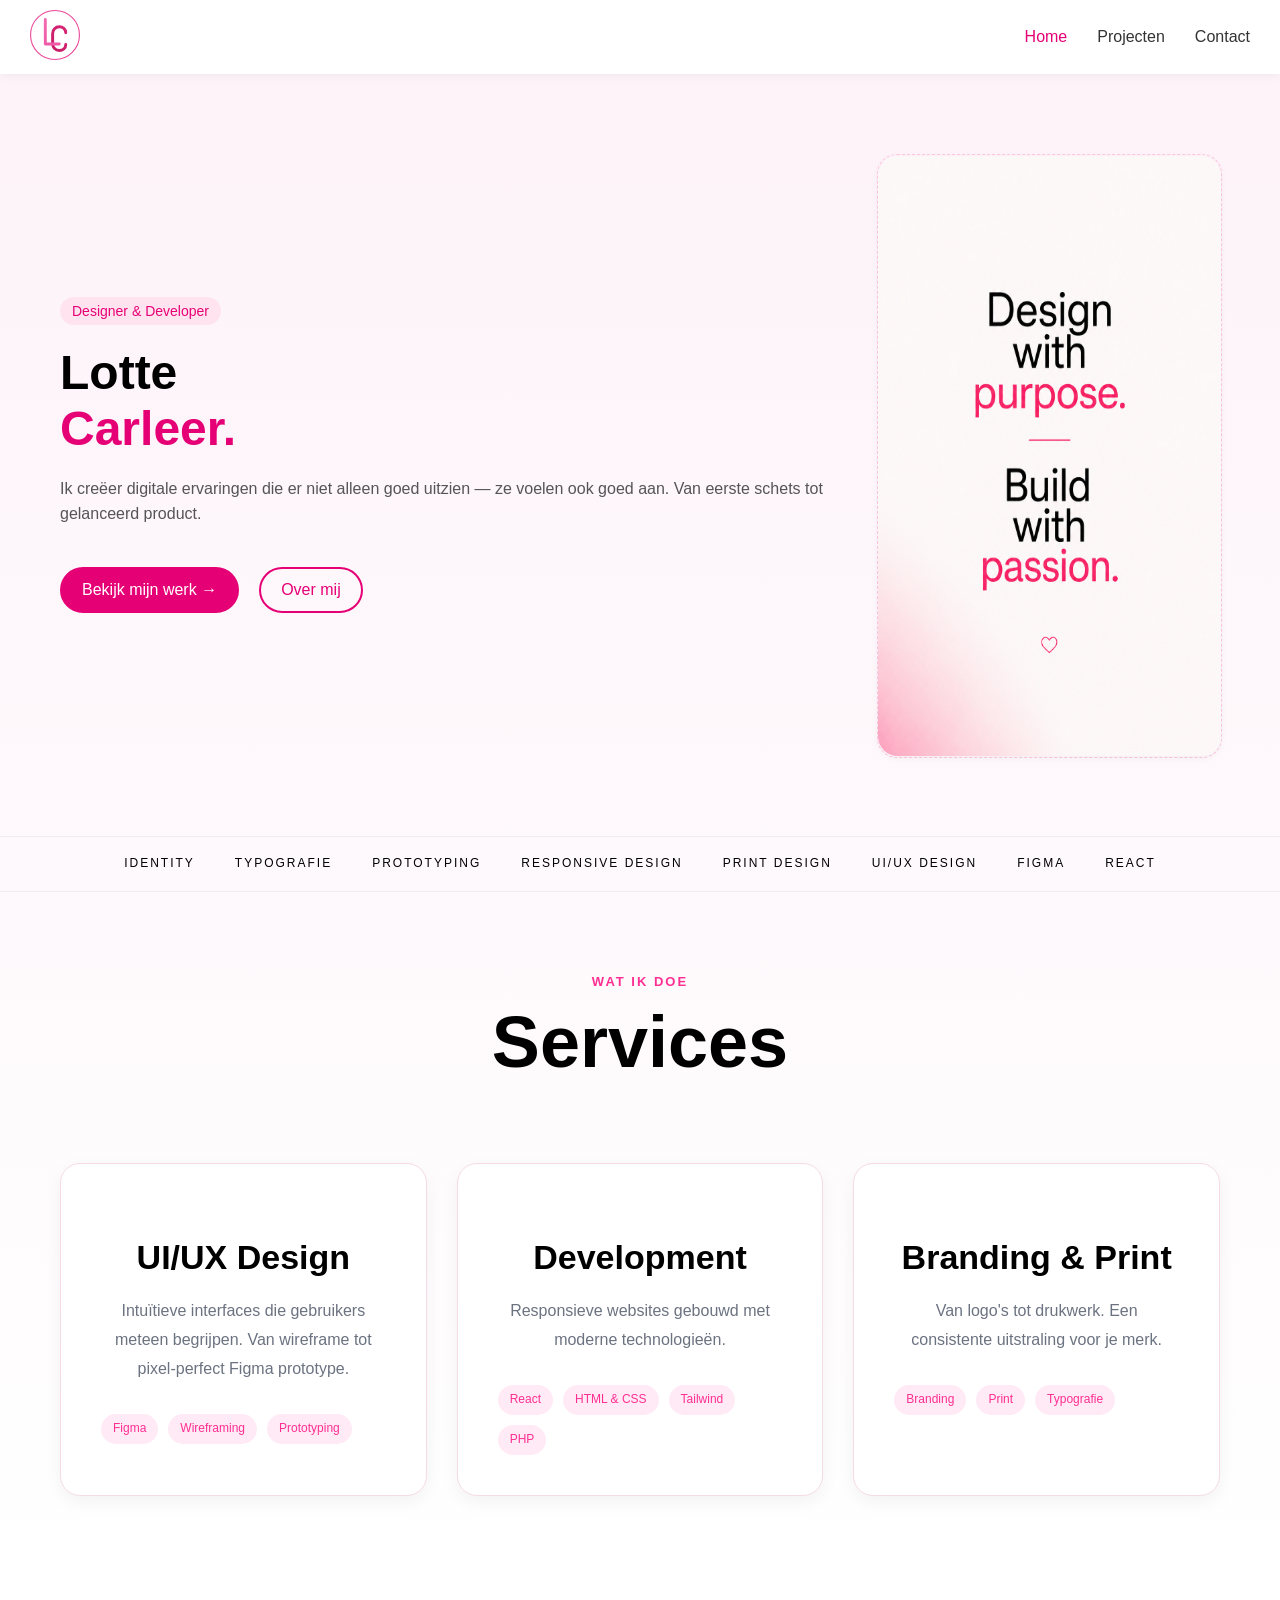
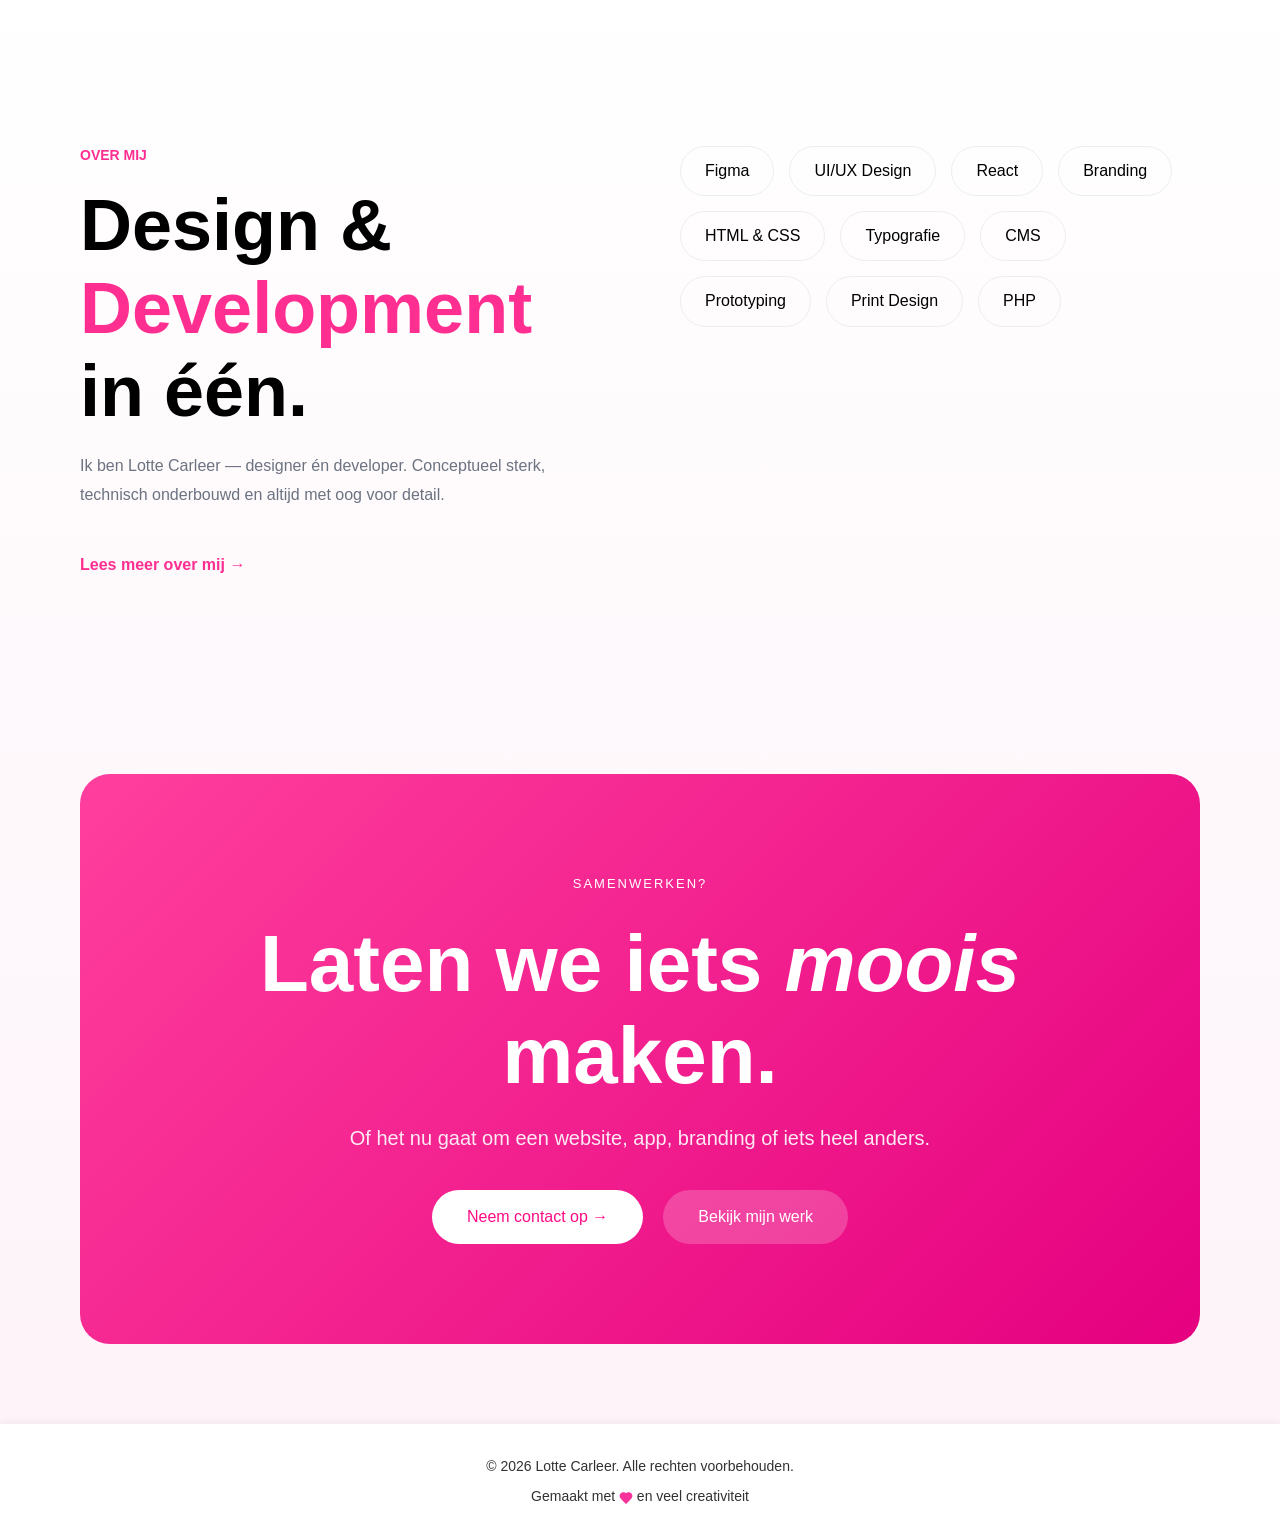
==== commit 7e741bd1: "fixed styling" ====
--- a/Index.html
+++ b/Index.html
@@ -24,7 +24,7 @@
       <section class="hero">
 
     <div class="hero-content">
-        <span class="badge">Designer & Developer — België 🇧🇪</span>
+        <span class="badge">Designer & Developer </span>
 
         <h1>
             Lotte<br>
@@ -37,15 +37,15 @@
         </p>
 
         <div class="hero-buttons">
-            <a href="#" class="btn-primary">Bekijk mijn werk →</a>
-            <a href="#" class="btn-secondary">Over mij</a>
+            <a href="Projects.html" class="btn-primary">Bekijk mijn werk →</a>
+            <a href="About.html" class="btn-secondary">Over mij</a>
         </div>
     </div>
 
     <div class="hero-image">
         <div class="image-frame">
             <div class="placeholder">
-                Jouw foto hier
+                <img src="./Images/banner image.png" alt="Lotte Carleer" />
             </div>
         </div>
     </div>
@@ -133,7 +133,7 @@
             Conceptueel sterk, technisch onderbouwd en altijd met oog voor detail.
         </p>
 
-        <a href="#">Lees meer over mij →</a>
+        <a href="About.html">Lees meer over mij →</a>
     </div>
 
     <div class="about-tags">
@@ -166,8 +166,8 @@
     </p>
 
     <div class="cta-buttons">
-        <a href="#" class="white-btn">Neem contact op →</a>
-        <a href="#" class="pink-btn">Bekijk mijn werk</a>
+        <a href="Contact.html" class="white-btn">Neem contact op →</a>
+        <a href="Projects.html" class="pink-btn">Bekijk mijn werk</a>
     </div>
 
 </section>
--- a/style.css
+++ b/style.css
@@ -131,10 +131,12 @@
   margin-bottom: 30px;
 }
 
-.hero-right img {
-  max-width: 500px;
-  border-radius: 10px;
+.image-frame img {
+  width: 100%;
+  height: 600px;
+  border-radius: 20px;
   box-shadow: 0 2px 8px rgba(0, 0, 0, 0.05);
+  
 }
 
 /* =========================
@@ -1605,13 +1607,7 @@
     justify-content: center;
 }
 
-.image-frame {
-    width: 420px;
-    height: 550px;
-    border: 2px solid #ffd1e8;
-    border-radius: 25px;
-    padding: 20px;
-}
+  
 
 .placeholder {
     width: 100%;
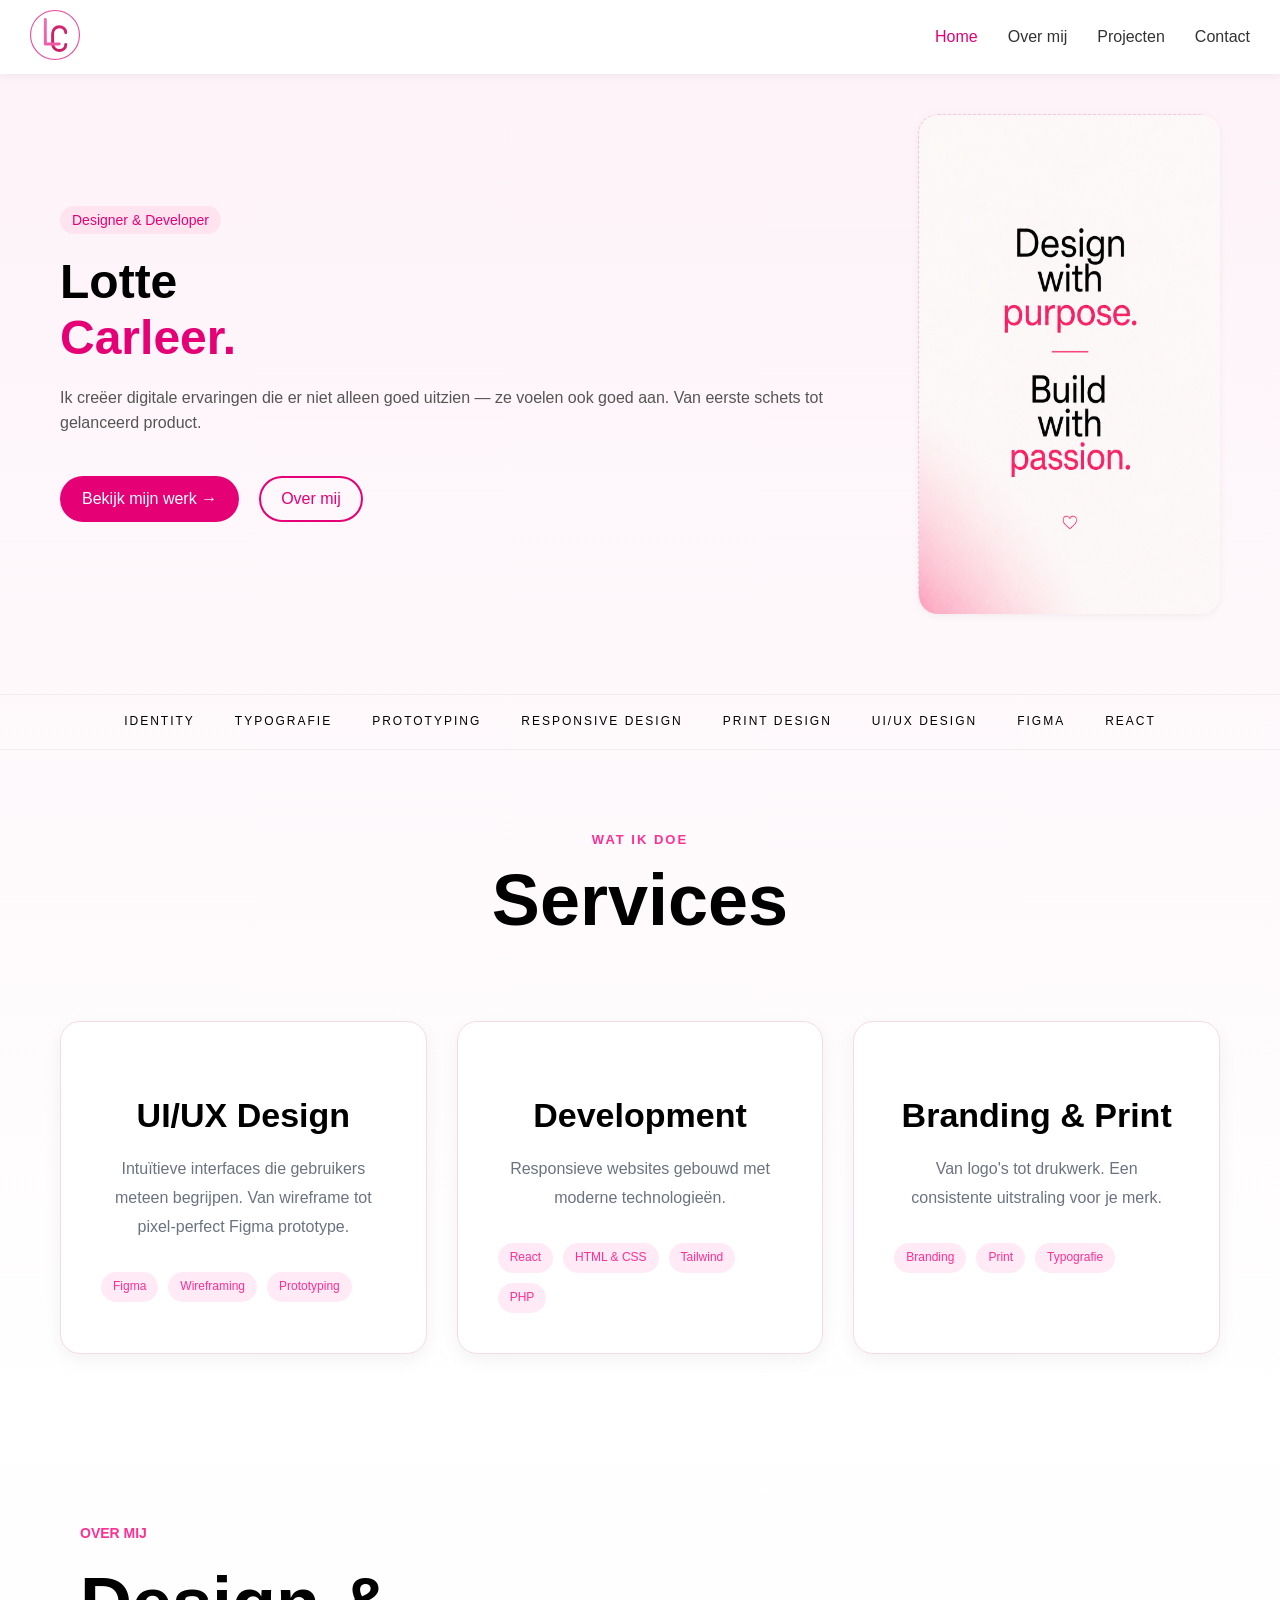
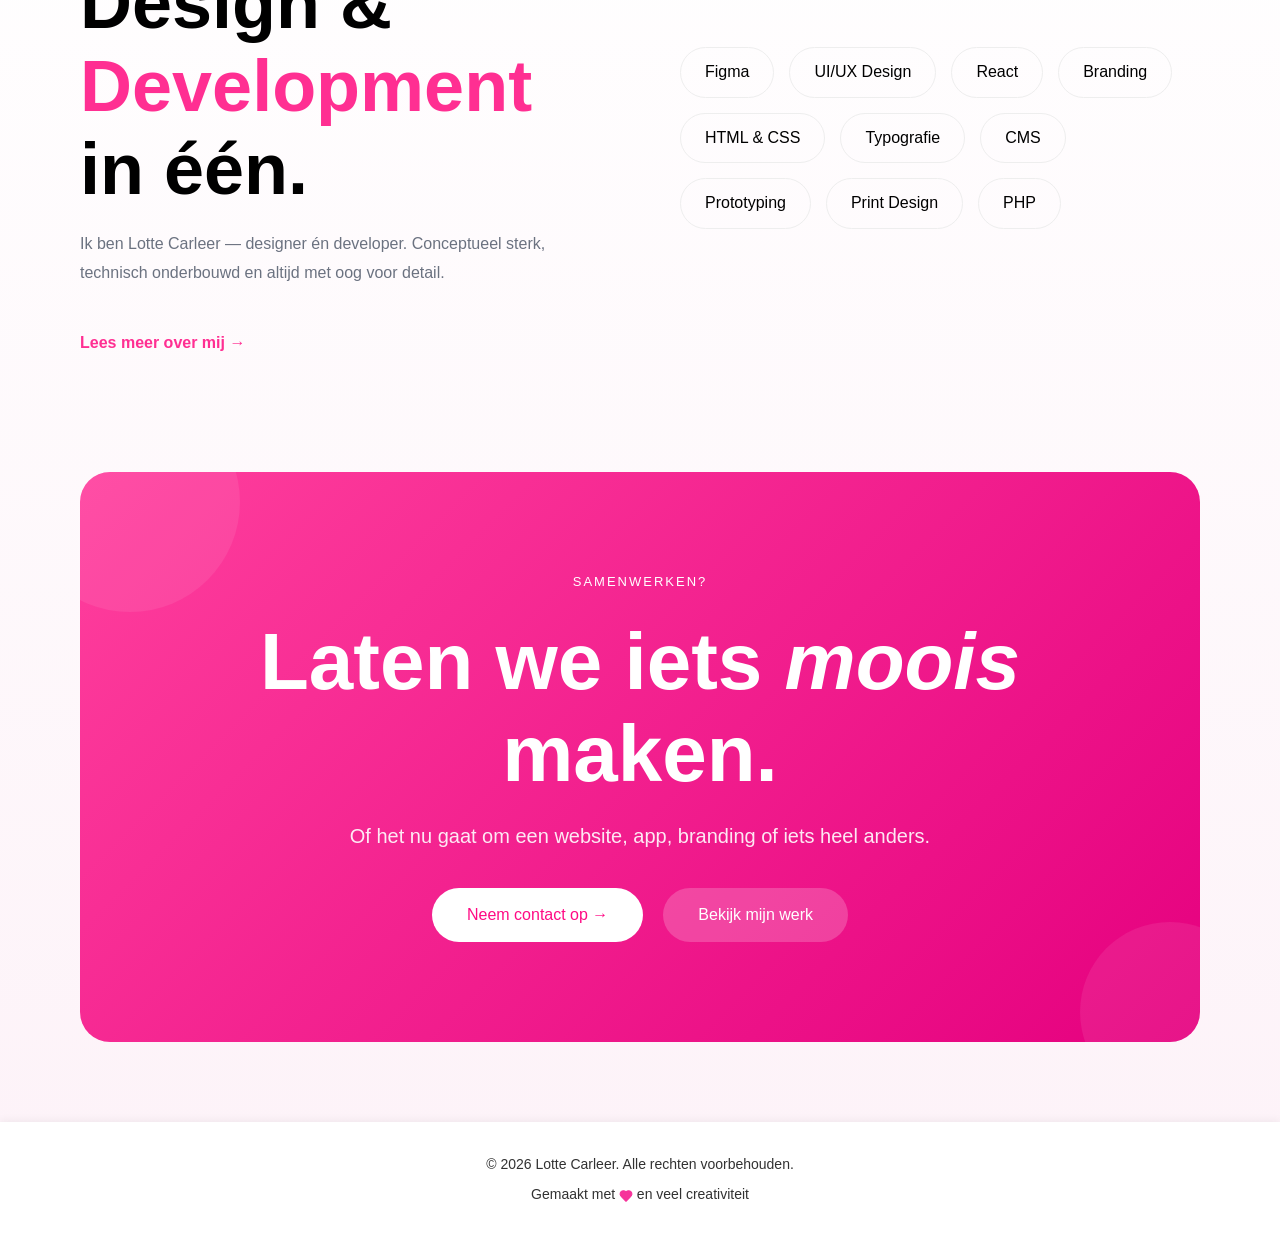
==== commit 8ad48490: "feat: added new page to nav" ====
--- a/Index.html
+++ b/Index.html
@@ -16,8 +16,9 @@
 
       <div class="nav-right">
         <a href="index.html" class="active">Home</a>
+        <a href="About.html">Over mij</a>
         <a href="Projects.html">Projecten</a>
-        <a href="Contact.html">Contact</a>
+         <a href="Contact.html">Contact</a>
       </div>
     </nav>
     <main>
--- a/style.css
+++ b/style.css
@@ -96,7 +96,7 @@
   display: flex;
   align-items: center;
   justify-content: space-between;
-  padding: 80px 60px;
+  padding: 0px 60px;
   gap: 40px;
 }
 
@@ -131,9 +131,21 @@
   margin-bottom: 30px;
 }
 
+.image-frame {
+  width: 100%;
+  height: 500px;
+  border-radius: 20px;
+  overflow: hidden;
+  box-shadow: 0 2px 8px rgba(0, 0, 0, 0.05);
+  margin-top: 40px;
+  margin-bottom: 40px;
+}
+
 .image-frame img {
   width: 100%;
-  height: 600px;
+  height: 500px;
+  margin-top: 40px;
+  margin-bottom: 40px;
   border-radius: 20px;
   box-shadow: 0 2px 8px rgba(0, 0, 0, 0.05);
   
@@ -1607,10 +1619,19 @@
     justify-content: center;
 }
 
+.hero-image img{
+    transition: transform .5s ease, box-shadow .5s ease;
+}
+
+.hero-image:hover img{
+    transform: translateY(-8px) scale(1.02);
+    box-shadow: 0 20px 40px rgba(0,0,0,.12);
+}
+
   
 
 .placeholder {
-    width: 100%;
+       width: 100%;
     height: 100%;
     border: 1px dashed #ffc7e2;
     border-radius: 20px;
@@ -1618,6 +1639,12 @@
     justify-content: center;
     align-items: center;
     color: #ff83bf;
+    transition: .4s;
+   
+}
+
+.placeholder:hover{
+    border-color:#ff2f92;
 }
 
 .skills-bar {
@@ -1631,6 +1658,17 @@
     text-transform: uppercase;
     font-size: 12px;
     letter-spacing: 2px;
+    margin-top: 40px;
+}
+
+.skills-bar span{
+    transition:.3s;
+    cursor:default;
+}
+
+.skills-bar span:hover{
+    color:#ff2f92;
+    transform:translateY(-3px);
 }
 
 .section-title {
@@ -1662,11 +1700,31 @@
     border-radius: 20px;
     border: 1px solid #f5dbe7;
     box-shadow: 0 6px 18px rgba(0,0,0,.05);
+
+    transition:
+        transform .35s ease,
+        box-shadow .35s ease,
+        border-color .35s ease;
+}
+
+.card:hover{
+
+    transform:translateY(-10px);
+
+    border-color:#ff2f92;
+
+    box-shadow:0 20px 40px rgba(0,0,0,.08);
+
 }
 
 .card h3 {
     margin-bottom: 20px;
     font-size: 34px;
+    transition:.3s;
+}
+
+.card:hover h3{
+    color:#ff2f92;
 }
 
 .card p {
@@ -1687,13 +1745,25 @@
     padding: 8px 12px;
     border-radius: 100px;
     font-size: 12px;
+
+    transition:.25s;
+}
+
+.tags span:hover{
+
+    background:#ff2f92;
+    color:white;
+    transform:translateY(-2px);
+
 }
 
 .about {
-    padding: 120px 80px;
+    padding: 40px 80px;
     display: grid;
     grid-template-columns: 1fr 1fr;
     gap: 80px;
+
+    align-items: center;
 }
 
 .about-left span {
@@ -1725,6 +1795,11 @@
     color: #ff2f92;
     text-decoration: none;
     font-weight: 600;
+    transition:.3s;
+}
+
+.about-left a:hover{
+    transform:translateX(6px);
 }
 
 .about-tags {
@@ -1738,6 +1813,16 @@
     border: 1px solid #eee;
     padding: 15px 24px;
     border-radius: 50px;
+
+    transition:.3s;
+}
+
+.about-tags span:hover{
+
+    background:#ff2f92;
+    color:white;
+    border-color:#ff2f92;
+
 }
 
 .cta {
@@ -1747,6 +1832,45 @@
     text-align: center;
     color: white;
     padding: 100px 40px;
+
+    position:relative;
+    overflow:hidden;
+}
+
+.cta::before{
+
+    content:"";
+
+    position:absolute;
+
+    width:220px;
+    height:220px;
+
+    background:rgba(255,255,255,.08);
+
+    border-radius:50%;
+
+    top:-80px;
+    left:-60px;
+
+}
+
+.cta::after{
+
+    content:"";
+
+    position:absolute;
+
+    width:180px;
+    height:180px;
+
+    background:rgba(255,255,255,.08);
+
+    border-radius:50%;
+
+    right:-60px;
+    bottom:-60px;
+
 }
 
 .cta span {
@@ -1775,23 +1899,56 @@
     gap: 20px;
 }
 
-.white-btn {
-    background: white;
-    color: #ff0a84;
-    text-decoration: none;
-    padding: 18px 35px;
-    border-radius: 50px;
-}
-
-.pink-btn {
-    background: rgba(255,255,255,.2);
-    color: white;
-    text-decoration: none;
-    padding: 18px 35px;
-    border-radius: 50px;
+.white-btn,
+.pink-btn{
+
+    text-decoration:none;
+
+    padding:18px 35px;
+
+    border-radius:50px;
+
+    transition:
+        transform .3s ease,
+        box-shadow .3s ease,
+        background .3s ease;
+
+}
+
+.white-btn{
+
+    background:white;
+    color:#ff0a84;
+
+}
+
+.white-btn:hover{
+
+    transform:translateY(-4px);
+
+    box-shadow:0 15px 30px rgba(0,0,0,.15);
+
+}
+
+.pink-btn{
+
+    background:rgba(255,255,255,.2);
+
+    color:white;
+
+}
+
+.pink-btn:hover{
+
+    transform:translateY(-4px);
+
+    background:rgba(255,255,255,.3);
+
 }
 
 @media (max-width: 900px) {
+
+    
 
     .cards,
     .about {
@@ -1847,7 +2004,31 @@
 
 @media (max-width: 900px) {
 
-  .hero,
+  .hero {
+      flex-direction: column;
+    align-items: stretch;
+    padding: 20px;
+  }
+
+  .hero-content {
+    margin-top: 40px;
+    text-align: center;
+  }
+
+  .hero-buttons {
+    justify-content: center;
+  }
+
+  .hero-image {
+    width: 350px;
+    height: auto;
+    align-self: center;
+    margin-bottom: 40px;
+  }
+
+
+
+
   .about-content,
   .project-card {
     flex-direction: column;
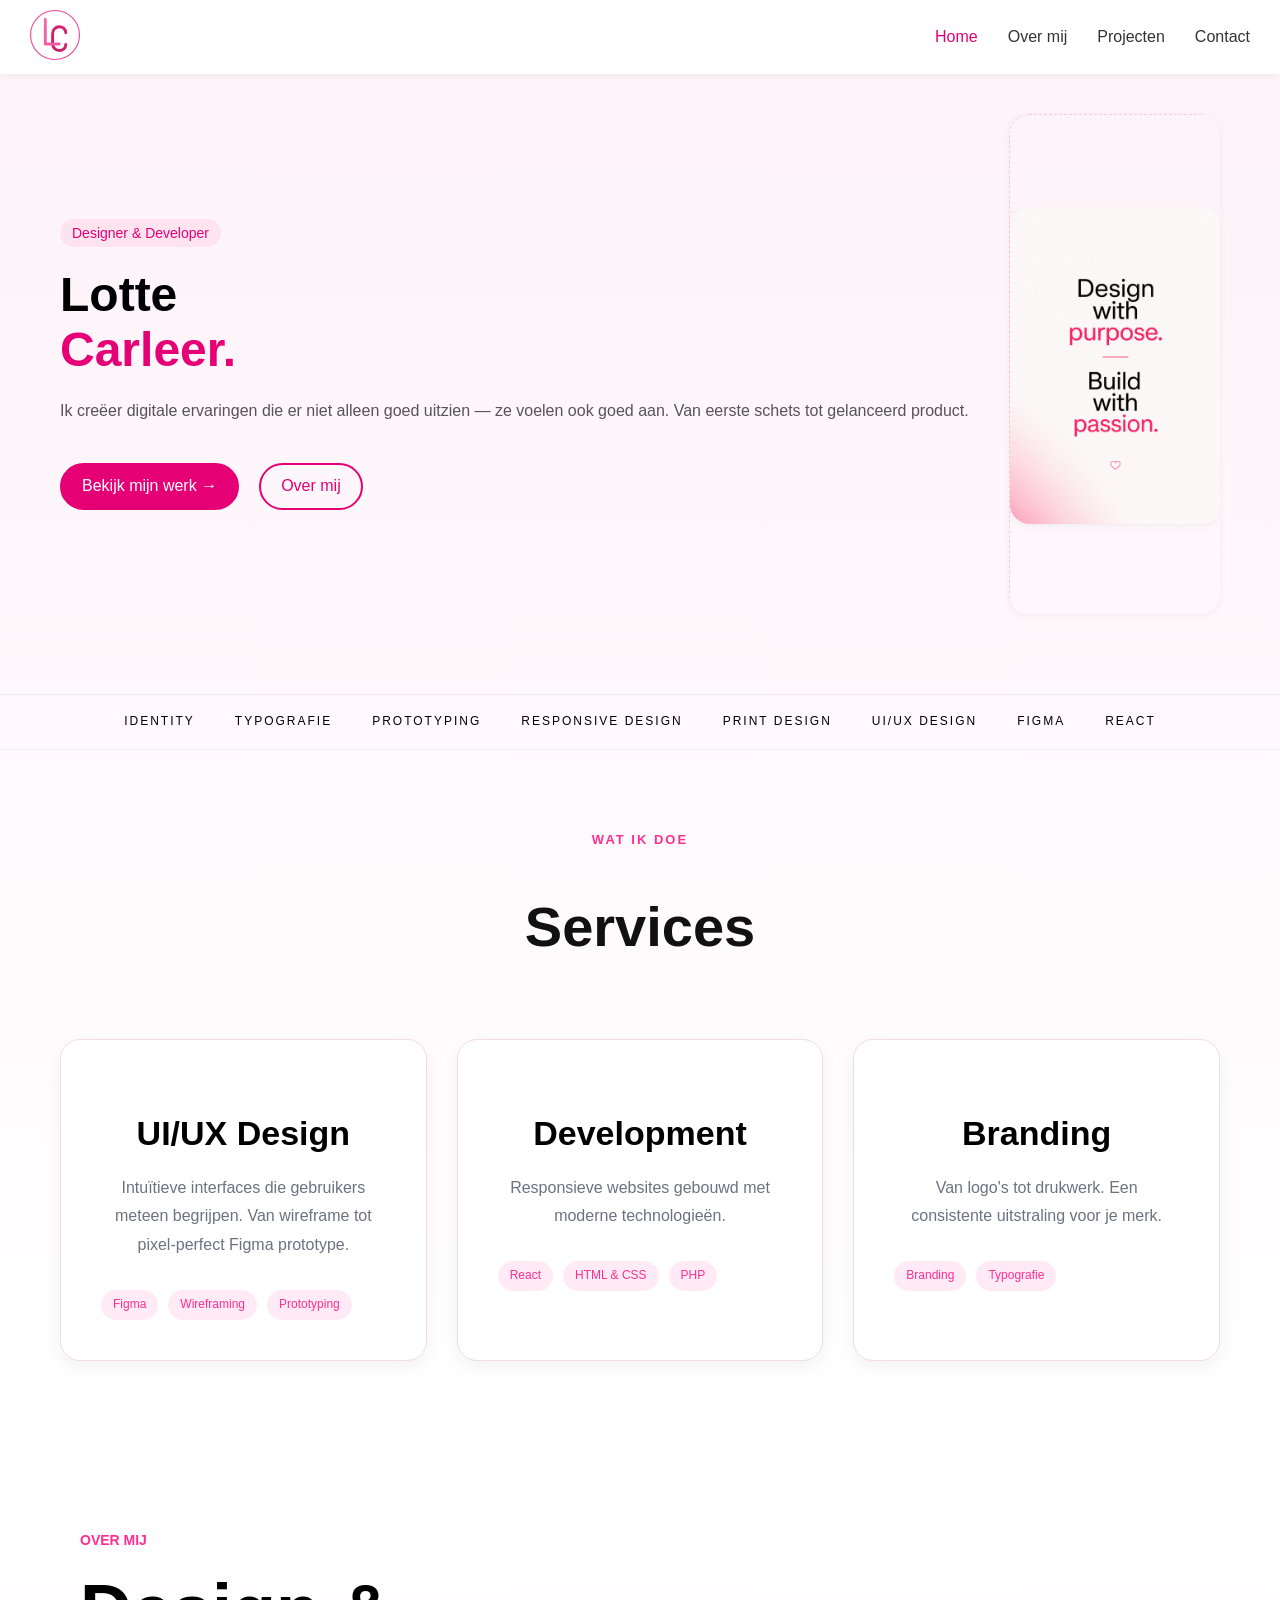
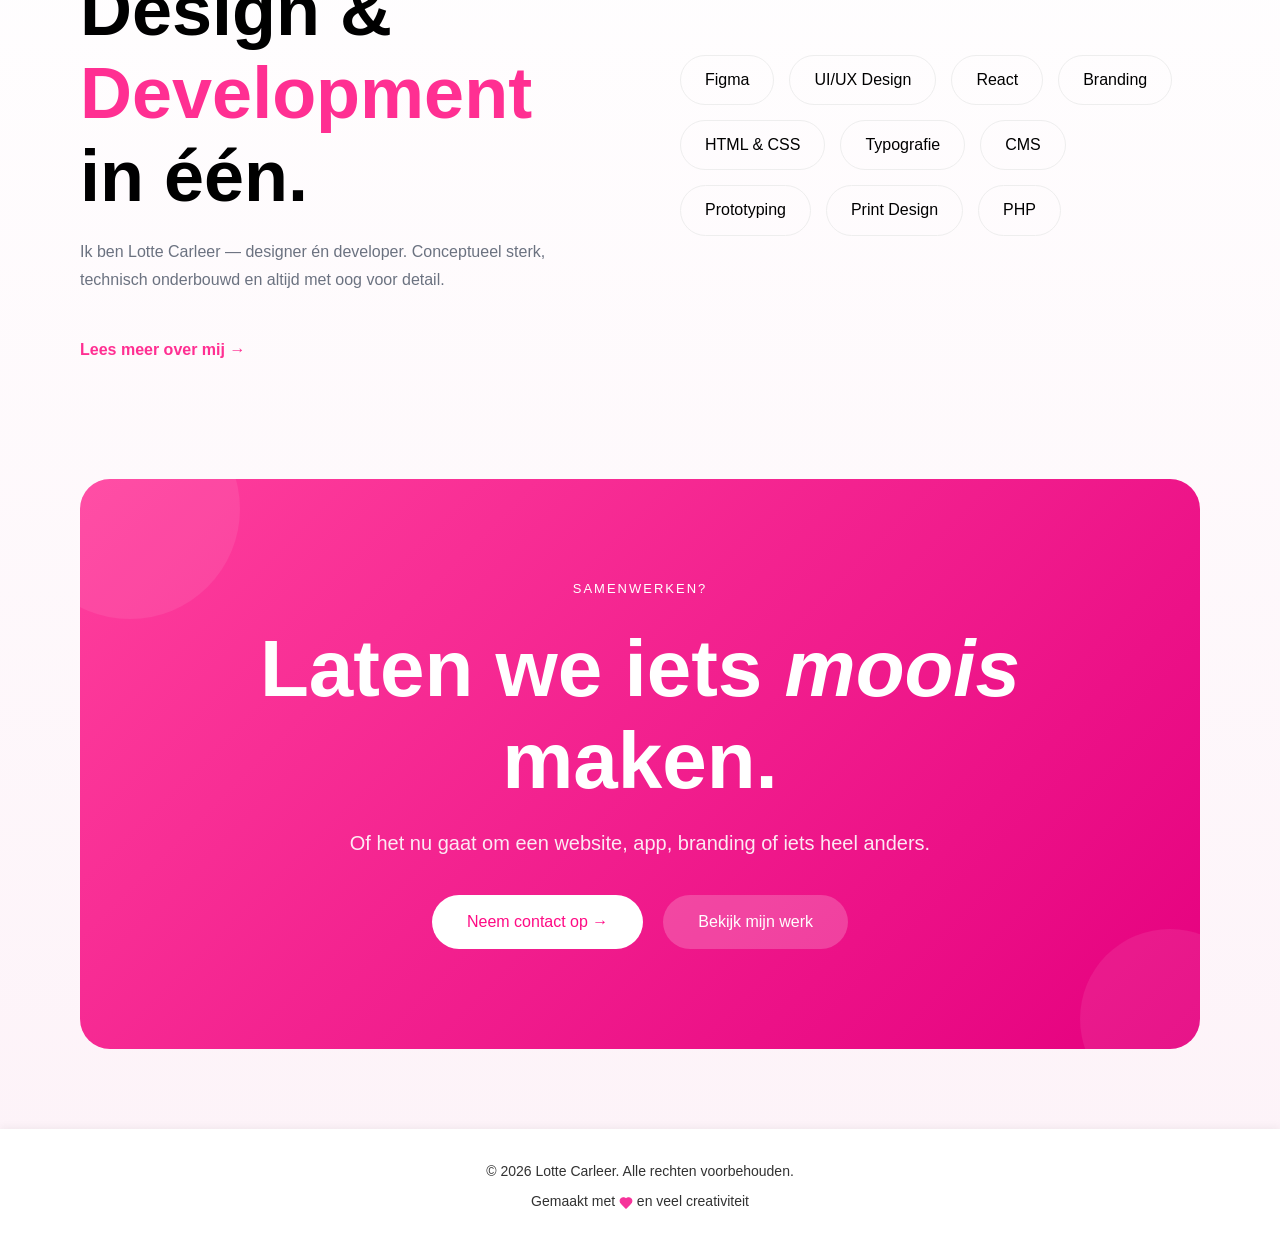
==== commit e642a3c5: "feat: added new code" ====
--- a/Index.html
+++ b/Index.html
@@ -96,20 +96,20 @@
             <div class="tags">
                 <span>React</span>
                 <span>HTML & CSS</span>
-                <span>Tailwind</span>
+               
                 <span>PHP</span>
             </div>
         </div>
 
         <div class="card">
-            <h3>Branding & Print</h3>
+            <h3>Branding</h3>
             <p>
                 Van logo's tot drukwerk. Een consistente uitstraling voor je merk.
             </p>
 
             <div class="tags">
                 <span>Branding</span>
-                <span>Print</span>
+    
                 <span>Typografie</span>
             </div>
         </div>
--- a/style.css
+++ b/style.css
@@ -1615,11 +1615,17 @@
 }
 
 .hero-image {
+    flex: 1;
     display: flex;
     justify-content: center;
+    align-items: center;
 }
 
 .hero-image img{
+     width: 100%;
+    height: auto;
+    display: block;
+    border-radius: 20px;
     transition: transform .5s ease, box-shadow .5s ease;
 }
 
@@ -1675,16 +1681,20 @@
     text-align: center;
 }
 
-.section-title span {
+.section-title > span {
     color: #ff2f92;
     font-weight: 600;
     letter-spacing: 2px;
     font-size: 13px;
 }
 
-.section-title h2 {
-    font-size: 72px;
-    margin-top: 10px;
+.skills-section .section-title h2 {
+    font-size: 56px;
+}
+
+.skills-section .section-title h2 span {
+    font-size: inherit;
+    color: #ff2f92;
 }
 
 .cards {
@@ -1946,6 +1956,255 @@
 
 }
 
+/* =========================
+   OVER MIJ PAGINA
+========================= */
+
+.about-photo {
+    width: 100%;
+    max-width: 520px;
+    height: 520px;
+    margin-top: 40px;
+
+    border: 2px dashed #f5dbe7;
+    border-radius: 24px;
+
+    background: #fff8fc;
+
+    display: flex;
+    justify-content: center;
+    align-items: center;
+
+    color: #e60076;
+}
+
+.about-intro {
+    flex: 1;
+    max-width: 560px;
+    
+}
+
+.skills-section {
+    margin: 80px auto;
+}
+
+.skills-subtitle {
+    text-align: center;
+    color: #6b7280;
+    margin: 20px 0 50px;
+}
+
+.skills-grid {
+    display: grid;
+    grid-template-columns: repeat(2, 1fr);
+    gap: 30px;
+}
+
+.skills-card {
+    background: #fff;
+    border: 1px solid #f5dbe7;
+    border-radius: 20px;
+    padding: 35px;
+    box-shadow: 0 6px 18px rgba(0, 0, 0, 0.05);
+}
+
+.skills-card h3 {
+    margin-bottom: 30px;
+}
+
+.skill-row {
+    margin-bottom: 22px;
+}
+
+.skill-row-header {
+    display: flex;
+    justify-content: space-between;
+    margin-bottom: 8px;
+    font-size: 14px;
+}
+
+.skill-track {
+    width: 100%;
+    height: 7px;
+    background: #f6d9e7;
+    border-radius: 999px;
+}
+
+.skill-fill {
+    height: 100%;
+    background: #e60076;
+    border-radius: 999px;
+}
+
+.strengths-section {
+    margin: 80px auto;
+    
+    padding: 40px;
+    background: #fff7fb;
+    border-radius: 24px;
+    border: 1px solid #f5dbe7;
+}
+
+.strengths-section h2 {
+    margin-bottom: 30px;
+}
+
+.approach-section {
+    margin: 100px auto;
+    text-align: center;
+}
+
+.approach-section h2 {
+    font-size: 56px;
+    margin-bottom: 12px;
+    color: #111;
+}
+
+.approach-subtitle {
+    color: #7b8190;
+    margin-bottom: 55px;
+    font-size: 17px;
+}
+
+.approach-grid {
+    display: grid;
+    grid-template-columns: repeat(3, 1fr);
+    gap: 20px;
+}
+
+.approach-card {
+    position: relative;
+
+    background: #fff;
+
+    border: 1px solid #f3dce7;
+    border-radius: 20px;
+
+    padding: 72px 26px 26px;
+    margin: 0 auto;
+
+    text-align: left;
+
+    overflow: hidden;
+
+    min-height: 230px;
+
+    transition: 0.25s ease;
+}
+
+.approach-card:hover {
+    transform: translateY(-4px);
+    box-shadow: 0 10px 25px rgba(0,0,0,.06);
+}
+
+.step-number {
+    position: absolute;
+
+    top: 24px;
+    left: 24px;
+
+    width: 32px;
+    height: 32px;
+
+    border-radius: 10px;
+
+    background: linear-gradient(135deg,#ff2a8a,#e60076);
+
+    color: #fff;
+
+    display: flex;
+    align-items: center;
+    justify-content: center;
+
+    font-size: 13px;
+    font-weight: 700;
+
+    z-index: 2;
+}
+
+.step-background {
+    position: absolute;
+
+    top: 8px;
+    right: 22px;
+
+    font-size: 72px;
+    font-weight: 700;
+
+    color: #f9eaf1;
+
+    line-height: 1;
+
+    pointer-events: none;
+    user-select: none;
+}
+
+.section-title h2 {
+    font-size: 56px;
+    margin-bottom: 30px;
+    color: #111;
+}
+
+.approach-card h3 {
+    font-size: 20px;
+    margin-bottom: 14px;
+    color: #222;
+}
+
+.approach-card p {
+    color: #666;
+    line-height: 1.8;
+    font-size: 15px;
+}
+  
+
+@media (max-width: 900px) {
+
+       .hero-content,
+    .about-intro {
+        width: 100%;
+        max-width: 100%;
+        margin-top: 0;
+    }
+
+    .strengths-section {
+       margin: 0 20px;
+    }
+
+    .skills-section {
+    margin: 0 20px;
+    margin-bottom: 80px;
+}
+
+    
+
+        
+
+      .approach-grid {
+        grid-template-columns: 1fr;
+    }
+
+    .approach-section h2 {
+        font-size: 42px;
+    }
+}
+
+
+
+  
+
+@media (max-width: 900px) {
+
+    .skills-grid,
+    .approach-grid {
+        grid-template-columns: 1fr;
+    }
+
+    .strengths-section {
+        padding: 25px;
+    }
+}
+
 @media (max-width: 900px) {
 
     
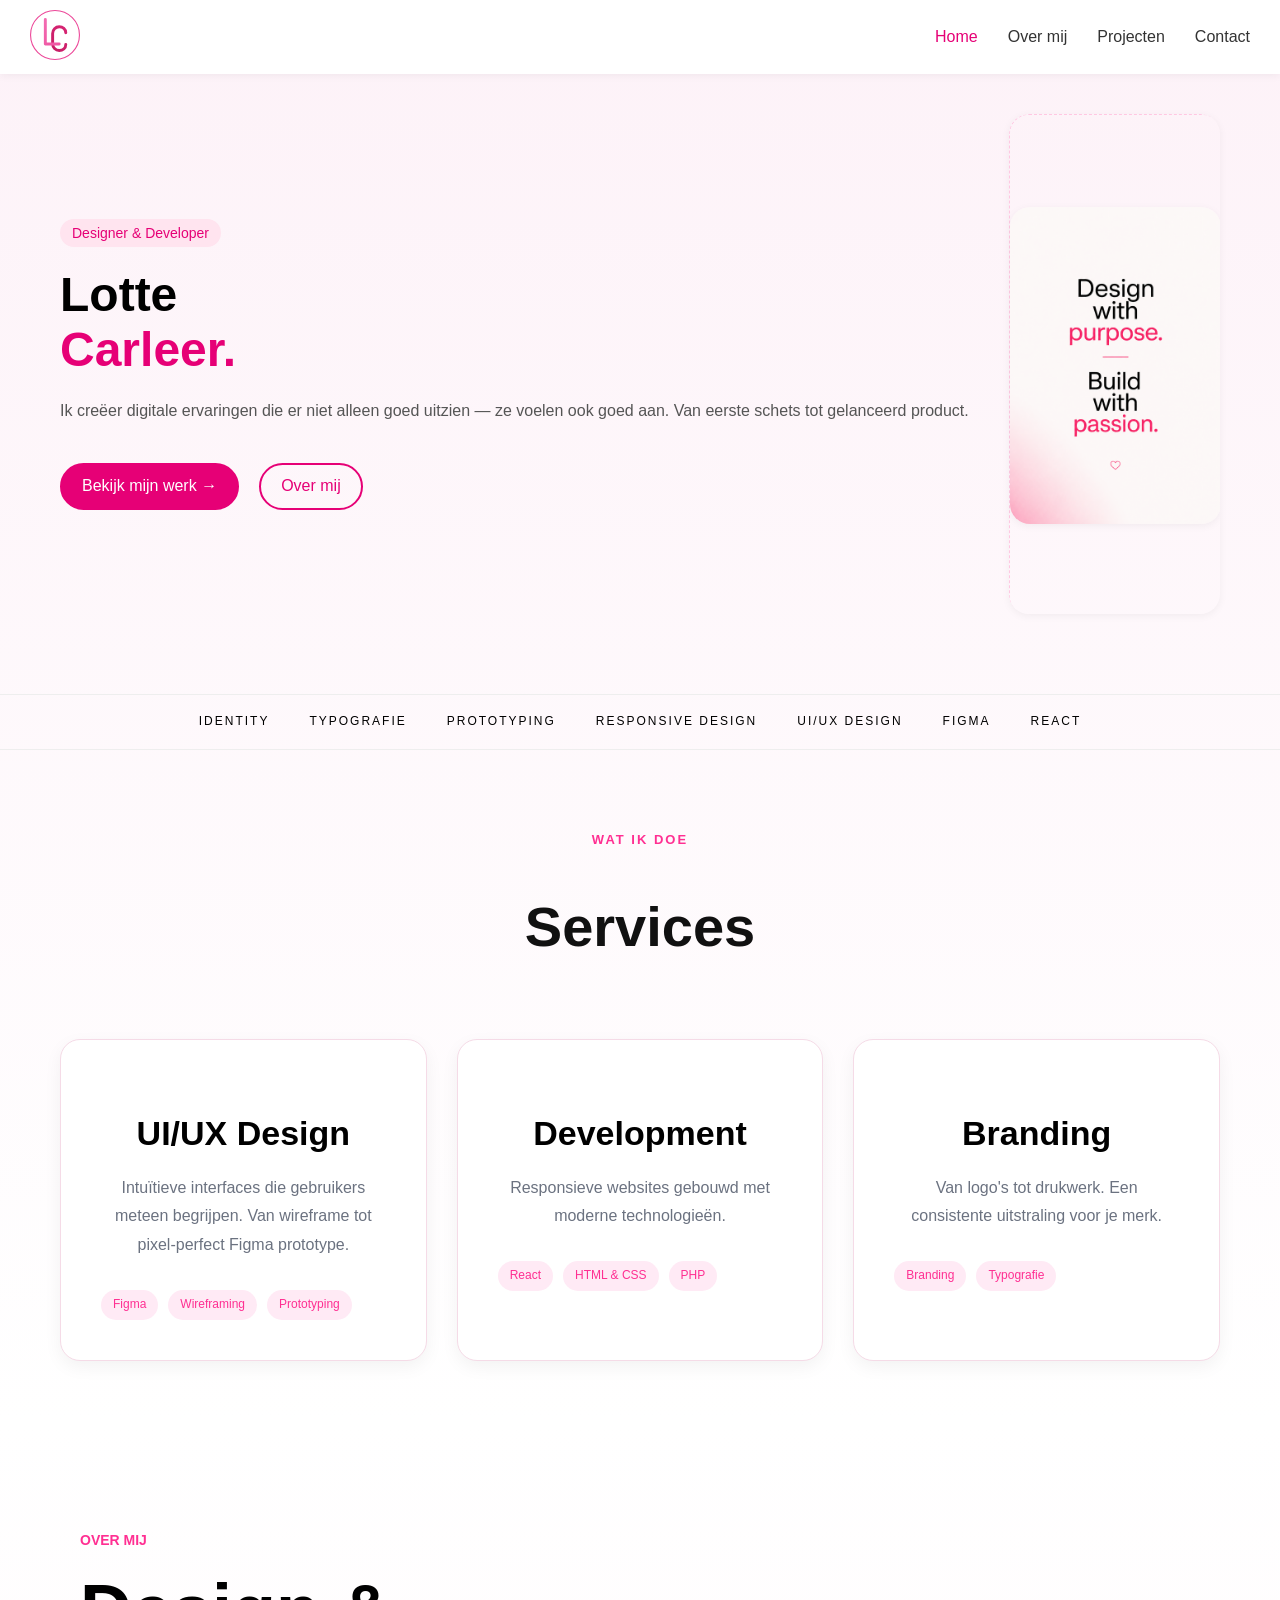
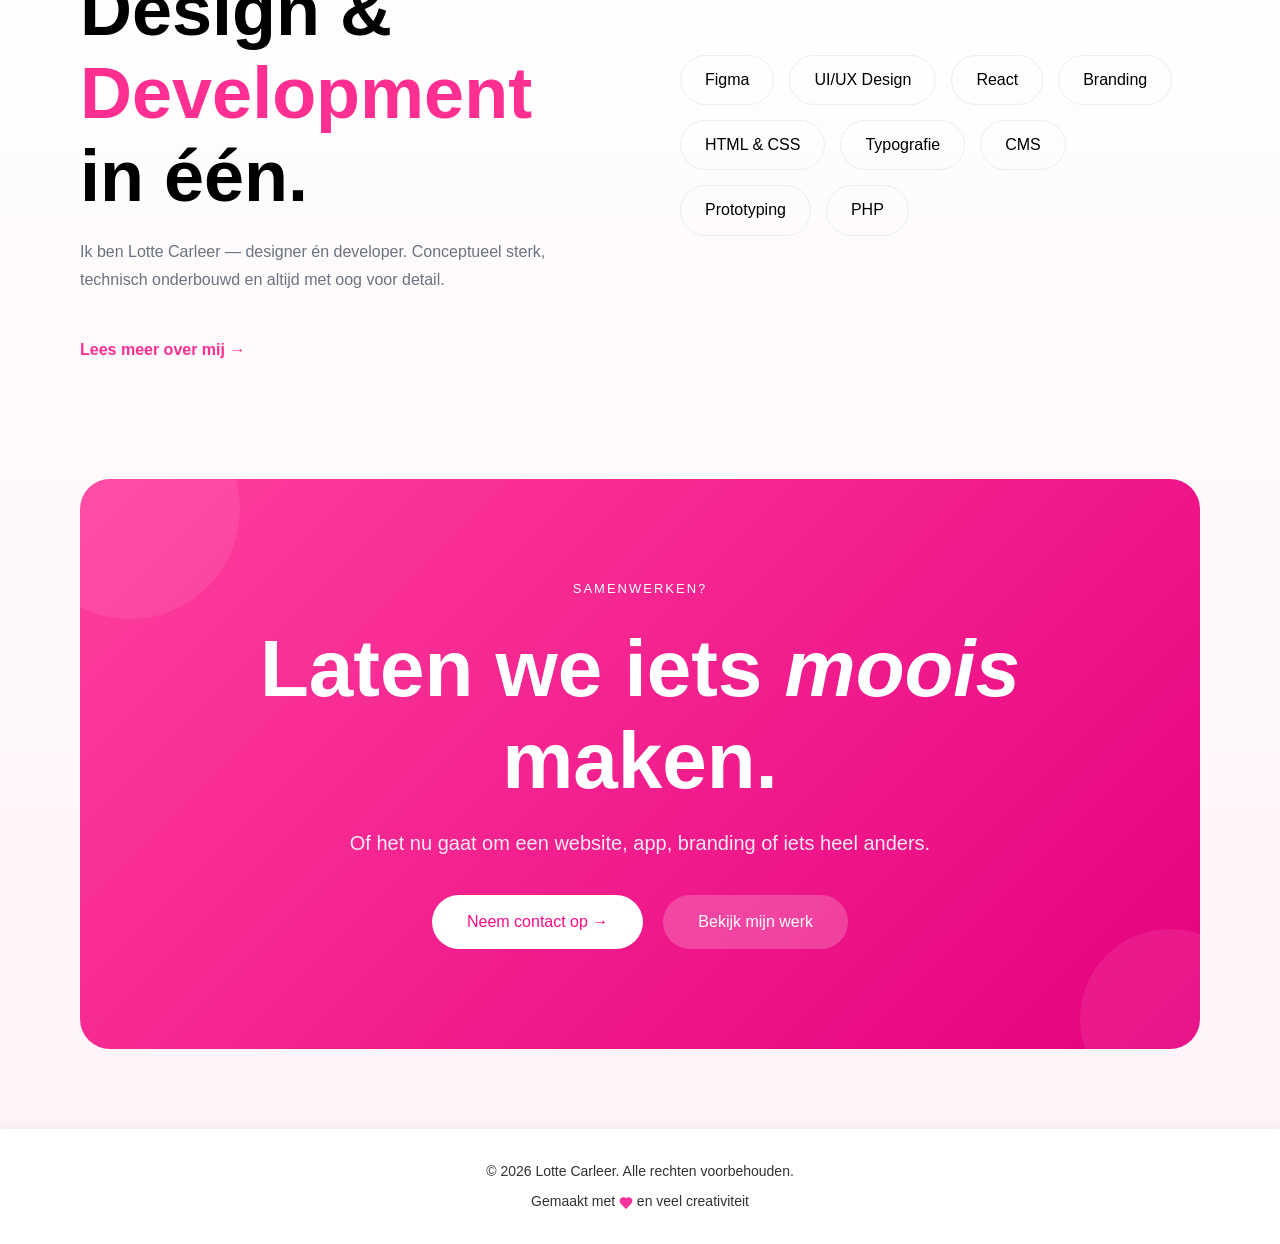
==== commit 9d965c6a: "fix: typo error" ====
--- a/Index.html
+++ b/Index.html
@@ -58,7 +58,6 @@
     <span>Typografie</span>
     <span>Prototyping</span>
     <span>Responsive Design</span>
-    <span>Print Design</span>
     <span>UI/UX Design</span>
     <span>Figma</span>
     <span>React</span>
@@ -146,7 +145,6 @@
         <span>Typografie</span>
         <span>CMS</span>
         <span>Prototyping</span>
-        <span>Print Design</span>
         <span>PHP</span>
     </div>
 
--- a/style.css
+++ b/style.css
@@ -1966,16 +1966,26 @@
     height: 520px;
     margin-top: 40px;
 
-    border: 2px dashed #f5dbe7;
-    border-radius: 24px;
-
-    background: #fff8fc;
+  
 
     display: flex;
     justify-content: center;
     align-items: center;
 
     color: #e60076;
+}
+
+.about-photo img{
+     width: 100%;
+    height: auto;
+    display: block;
+    border-radius: 20px;
+    transition: transform .5s ease, box-shadow .5s ease;
+}
+
+.about-photo:hover img{
+    transform: translateY(-8px) scale(1.02);
+    box-shadow: 0 20px 40px rgba(0,0,0,.12);
 }
 
 .about-intro {
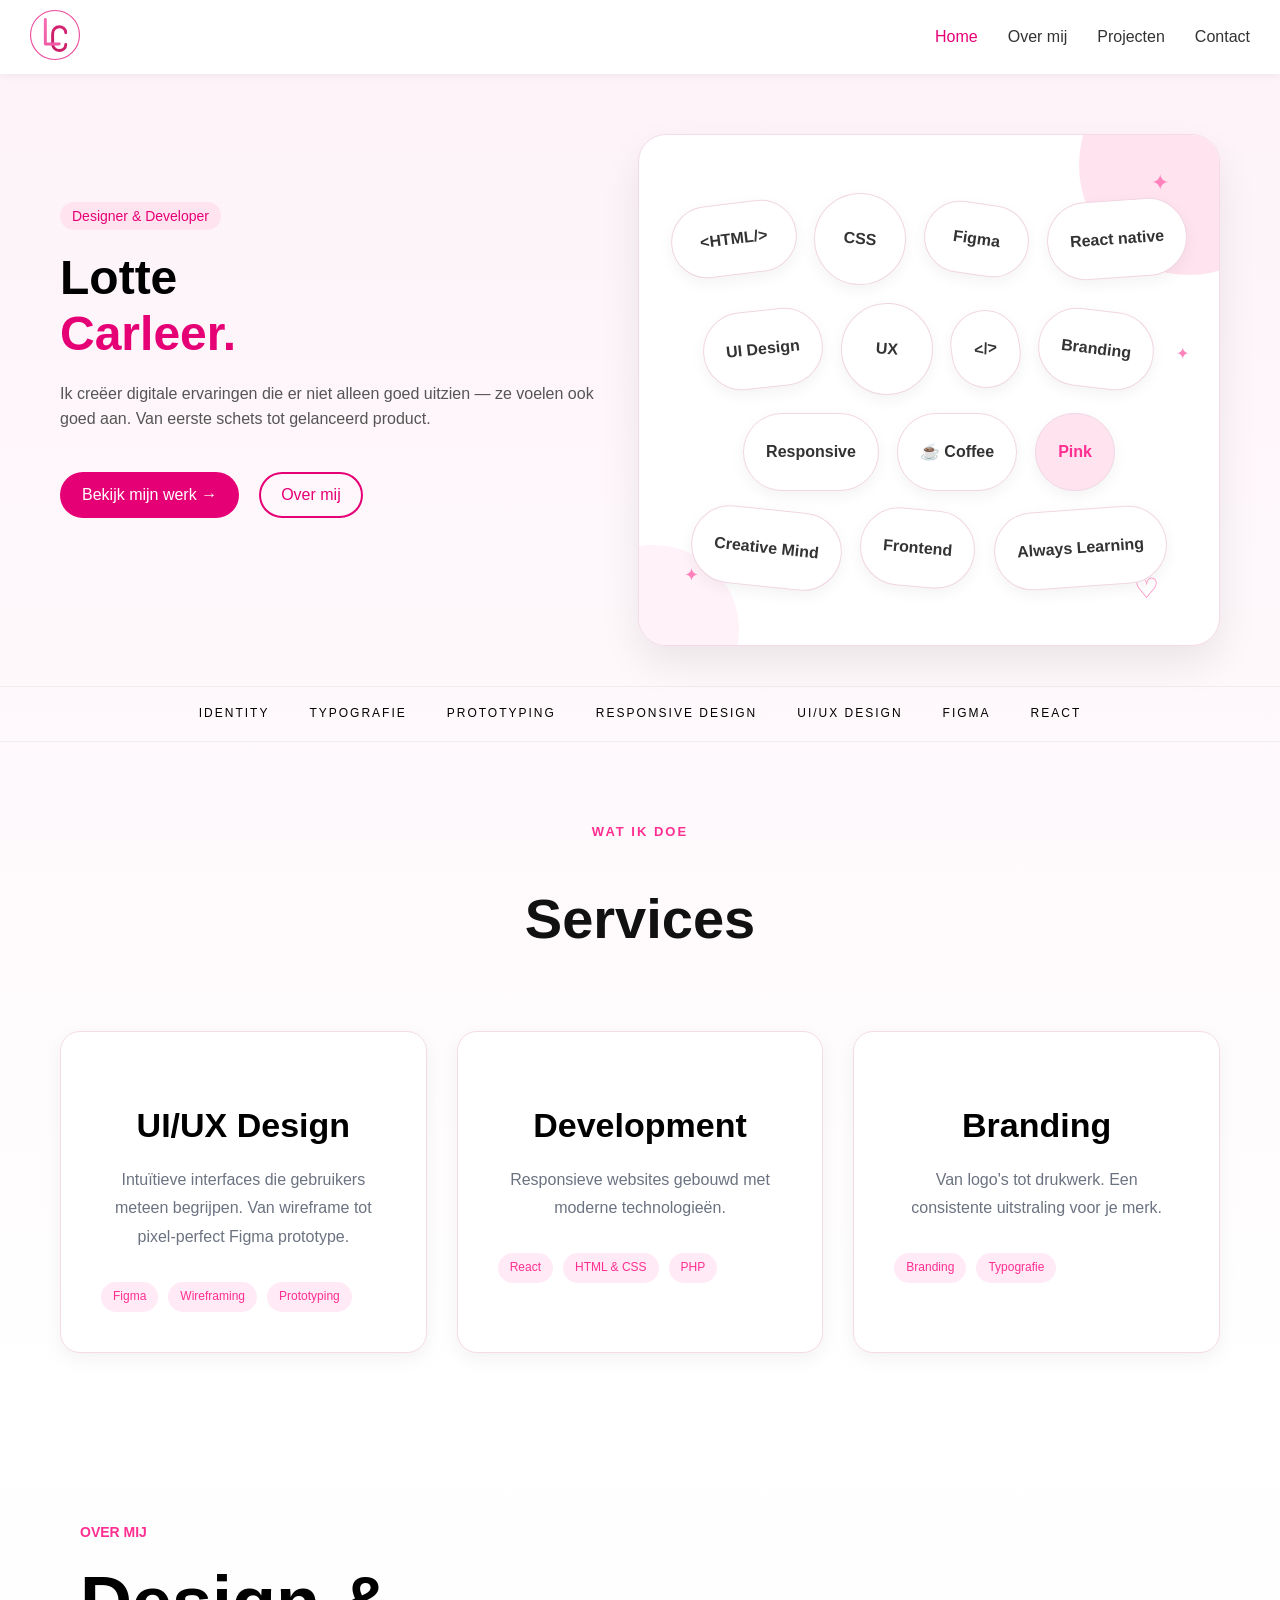
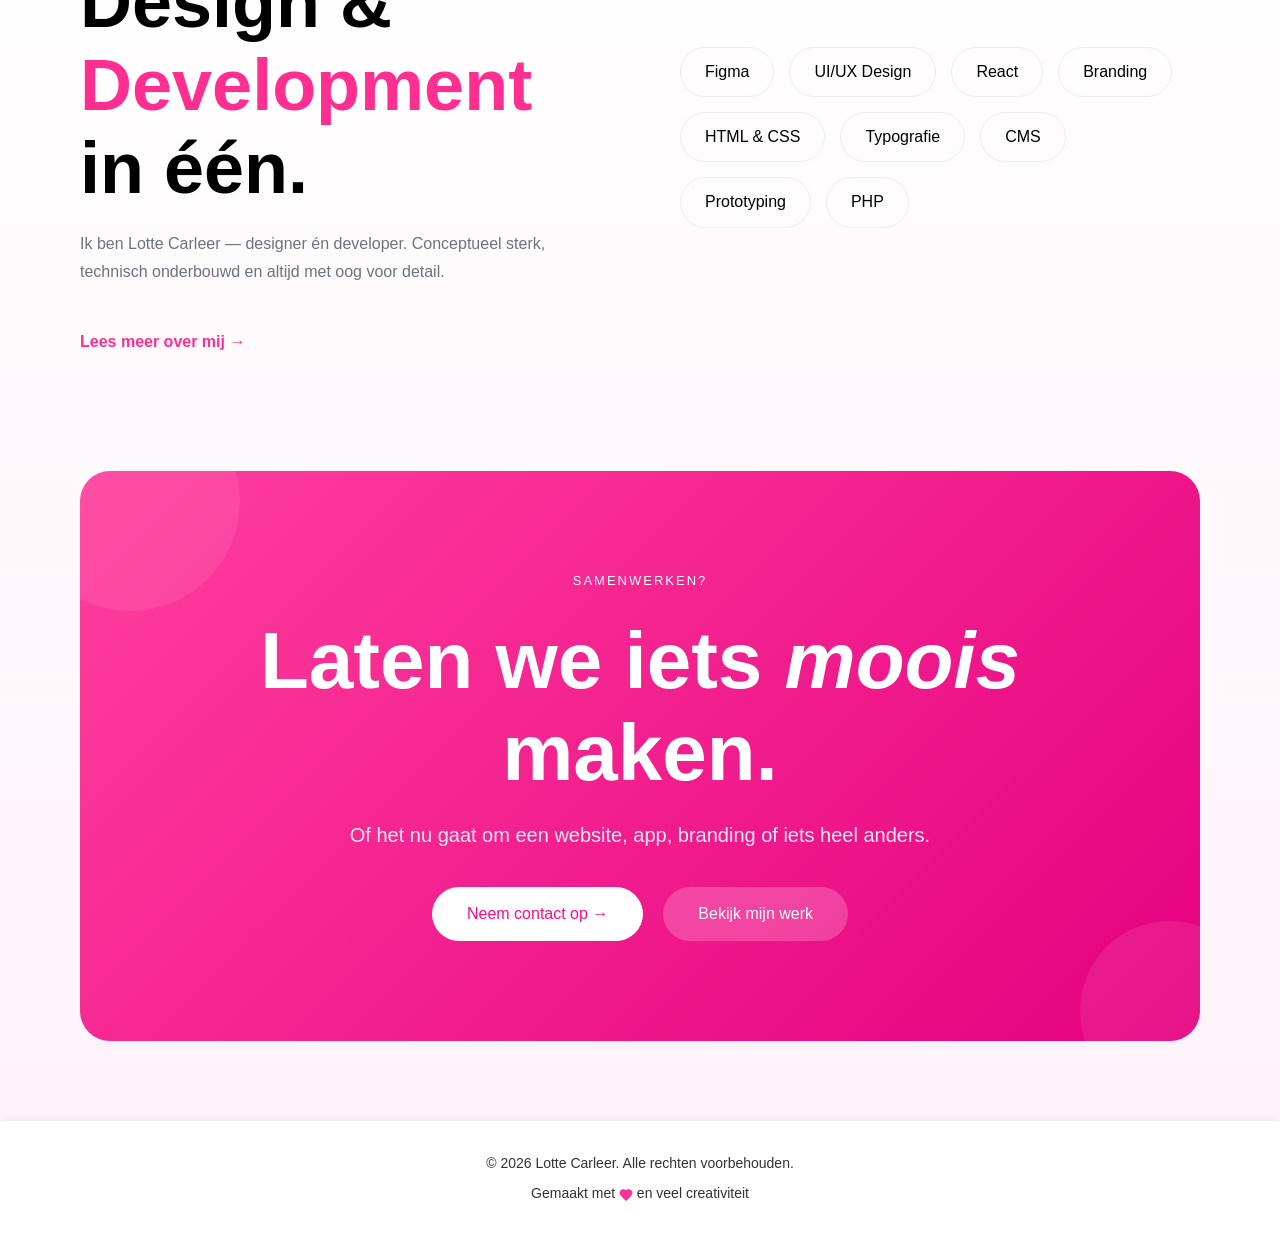
==== commit b415d5f3: "fix: changed image to stickers" ====
--- a/Index.html
+++ b/Index.html
@@ -43,13 +43,33 @@
         </div>
     </div>
 
-    <div class="hero-image">
-        <div class="image-frame">
-            <div class="placeholder">
-                <img src="./Images/banner image.png" alt="Lotte Carleer" />
-            </div>
-        </div>
-    </div>
+<div class="hero-image">
+    <div class="sticker-wall">
+
+        
+
+        <div class="sticker html">&lt;HTML/&gt;</div>
+        <div class="sticker css">CSS</div>
+        <div class="sticker figma">Figma</div>
+        <div class="sticker react">React native</div>
+        <div class="sticker ui">UI Design</div>
+        <div class="sticker ux">UX</div>
+        <div class="sticker code">&lt;/&gt;</div>
+        <div class="sticker branding">Branding</div>
+        <div class="sticker responsive">Responsive</div>
+        <div class="sticker coffee">☕ Coffee</div>
+        <div class="sticker pink">Pink</div>
+        <div class="sticker creative">Creative Mind</div>
+        <div class="sticker frontend">Frontend</div>
+        <div class="sticker learning">Always Learning</div>
+
+        <span class="star star1">✦</span>
+        <span class="star star2">✦</span>
+        <span class="star star3">✦</span>
+        <span class="heart">♡</span>
+
+    </div>
+</div>
 
 </section>
 
--- a/style.css
+++ b/style.css
@@ -1619,38 +1619,260 @@
     display: flex;
     justify-content: center;
     align-items: center;
-}
-
-.hero-image img{
-     width: 100%;
-    height: auto;
-    display: block;
-    border-radius: 20px;
-    transition: transform .5s ease, box-shadow .5s ease;
-}
-
-.hero-image:hover img{
-    transform: translateY(-8px) scale(1.02);
-    box-shadow: 0 20px 40px rgba(0,0,0,.12);
-}
-
-  
-
-.placeholder {
-       width: 100%;
-    height: 100%;
-    border: 1px dashed #ffc7e2;
-    border-radius: 20px;
+    margin-top: 60px;
+}
+
+
+.sticker-wall{
+    width:520px;
+    height:450px;
+
+    background:white;
+
+    border:1px solid #f5dbe7;
+    border-radius:28px;
+
+    box-shadow:0 18px 40px rgba(0,0,0,.08);
+
+    padding:30px;
+
+    display:flex;
+    flex-wrap:wrap;
+    justify-content: center;
+    align-content:center;
+    align-items:center;
+    gap:18px;
+
+    position:relative;
+
+    overflow:hidden;
+}
+
+.sticker-wall::before{
+
+    content:"";
+
+    position:absolute;
+
+    width:220px;
+    height:220px;
+
+    background:#ffe4ef;
+
+    border-radius:50%;
+
+    top:-80px;
+    right:-80px;
+
+}
+
+.sticker-wall::after{
+
+    content:"";
+
+    position:absolute;
+
+    width:170px;
+    height:170px;
+
+    background:#fff2f8;
+
+    border-radius:50%;
+
+    bottom:-70px;
+    left:-70px;
+
+}
+
+.sticker{
+
+     position: relative;
+    z-index: 2;
+
     display: flex;
     justify-content: center;
     align-items: center;
-    color: #ff83bf;
-    transition: .4s;
-   
-}
-
-.placeholder:hover{
+    text-align: center;
+
+    min-height: 52px;
+
+    padding: 12px 22px;
+
+    border-radius: 100px;
+
+    background: white;
+
+    border: 1px solid #f1d6e4;
+
+    font-weight: 600;
+
+    color: #333;
+
+    box-shadow: 0 5px 15px rgba(0,0,0,.05);
+
+    transition: .3s;
+
+    cursor: default;
+
+    user-select: none;
+
+}
+
+.sticker:hover{
+
+    transform:translateY(-5px) rotate(-3deg) scale(1.05);
+
     border-color:#ff2f92;
+
+    color:#ff2f92;
+
+    box-shadow:0 12px 25px rgba(255,47,146,.18);
+
+}
+
+.large{
+
+    font-size:42px;
+
+    font-weight:700;
+
+    padding:20px 34px;
+
+    background:linear-gradient(135deg,#ff5fa9,#e60076);
+
+    color:white;
+
+    border:none;
+
+}
+
+.css,
+.ux{
+
+    width:90px;
+    height:90px;
+
+    border-radius:50%;
+    padding:0;
+}
+
+.html,
+.figma{
+
+    height:70px;
+    padding:0 28px;
+
+    border-radius:999px;
+
+    width:auto;
+}
+
+.large:hover{
+
+    color:white;
+
+}
+
+.html{
+    transform:rotate(-7deg);
+}
+
+.css{
+    transform:rotate(5deg);
+}
+
+.react{
+    transform:rotate(-4deg);
+}
+
+.figma{
+    transform:rotate(8deg);
+}
+
+.ui{
+    transform:rotate(-6deg);
+}
+
+.ux{
+    transform:rotate(4deg);
+}
+
+.code{
+    transform:rotate(-9deg);
+}
+
+.branding{
+    transform:rotate(7deg);
+}
+
+.pixel{
+    transform:rotate(-5deg);
+}
+
+.creative{
+    transform:rotate(6deg);
+}
+
+.learning{
+    transform:rotate(-4deg);
+}
+
+.frontend{
+    transform:rotate(5deg);
+}
+
+
+
+.pink{
+
+    background:#ffe4ef;
+
+    color:#ff2f92;
+
+}
+
+.star,
+.heart{
+
+    position:absolute;
+
+    z-index:1;
+
+    color:#ff82bc;
+
+}
+
+.star1{
+
+    top:35px;
+    right:50px;
+    font-size:22px;
+
+}
+
+.star2{
+
+    bottom:60px;
+    left:45px;
+    font-size:18px;
+
+}
+
+.star3{
+
+    top:210px;
+    right:30px;
+    font-size:16px;
+
+}
+
+.heart{
+
+    bottom:40px;
+    right:60px;
+
+    font-size:28px;
+
 }
 
 .skills-bar {
@@ -2186,6 +2408,40 @@
     margin-bottom: 80px;
 }
 
+  .sticker-wall{
+        width:100%;
+        max-width:450px;
+        height:auto;
+        min-height:400px;
+
+        padding:25px;
+    }
+
+    .sticker{
+        font-size:15px;
+        padding:10px 18px;
+    }
+
+    .large{
+        width:100px;
+        height:75px;
+        font-size:36px;
+    }
+
+    .css,
+    .ux{
+        width:75px;
+        height:75px;
+    }
+
+    .html,
+    .figma{
+        height:60px;
+        width:auto;
+        padding:0 22px;
+    }
+
+
     
 
         
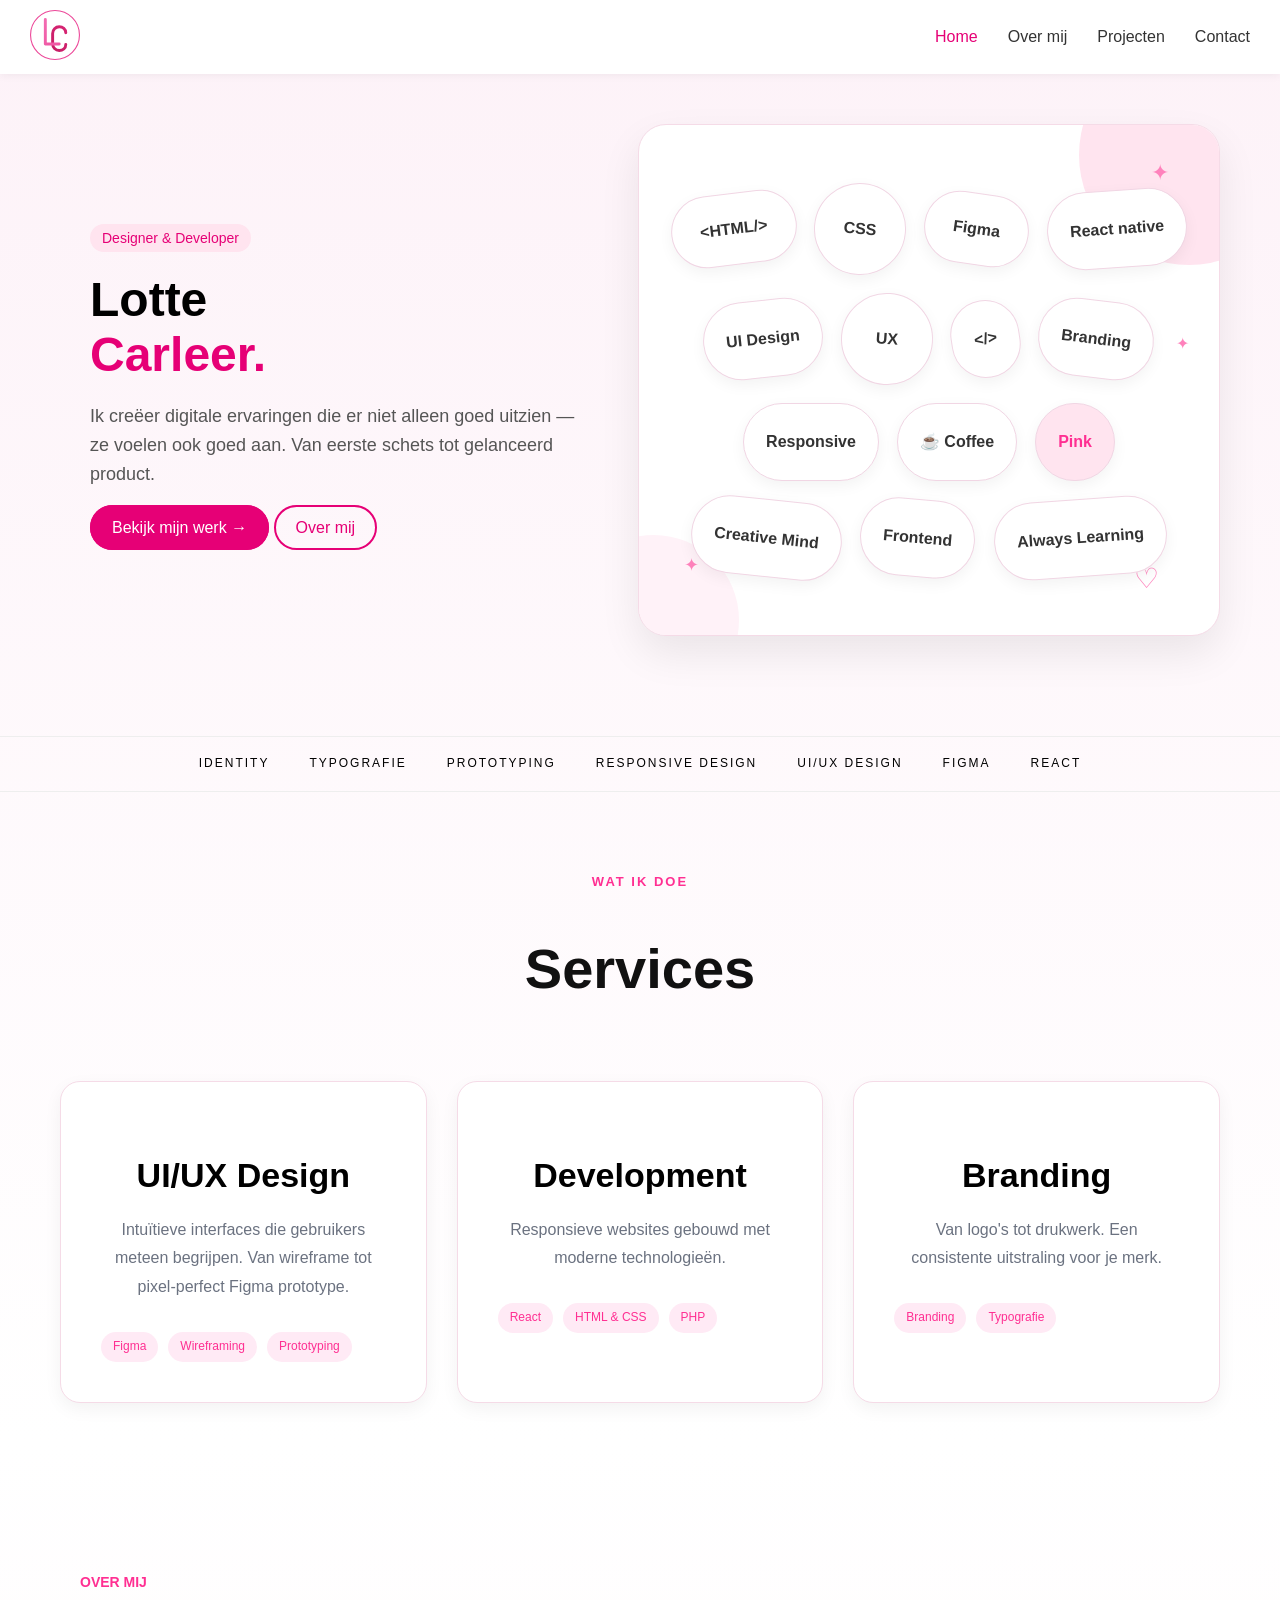
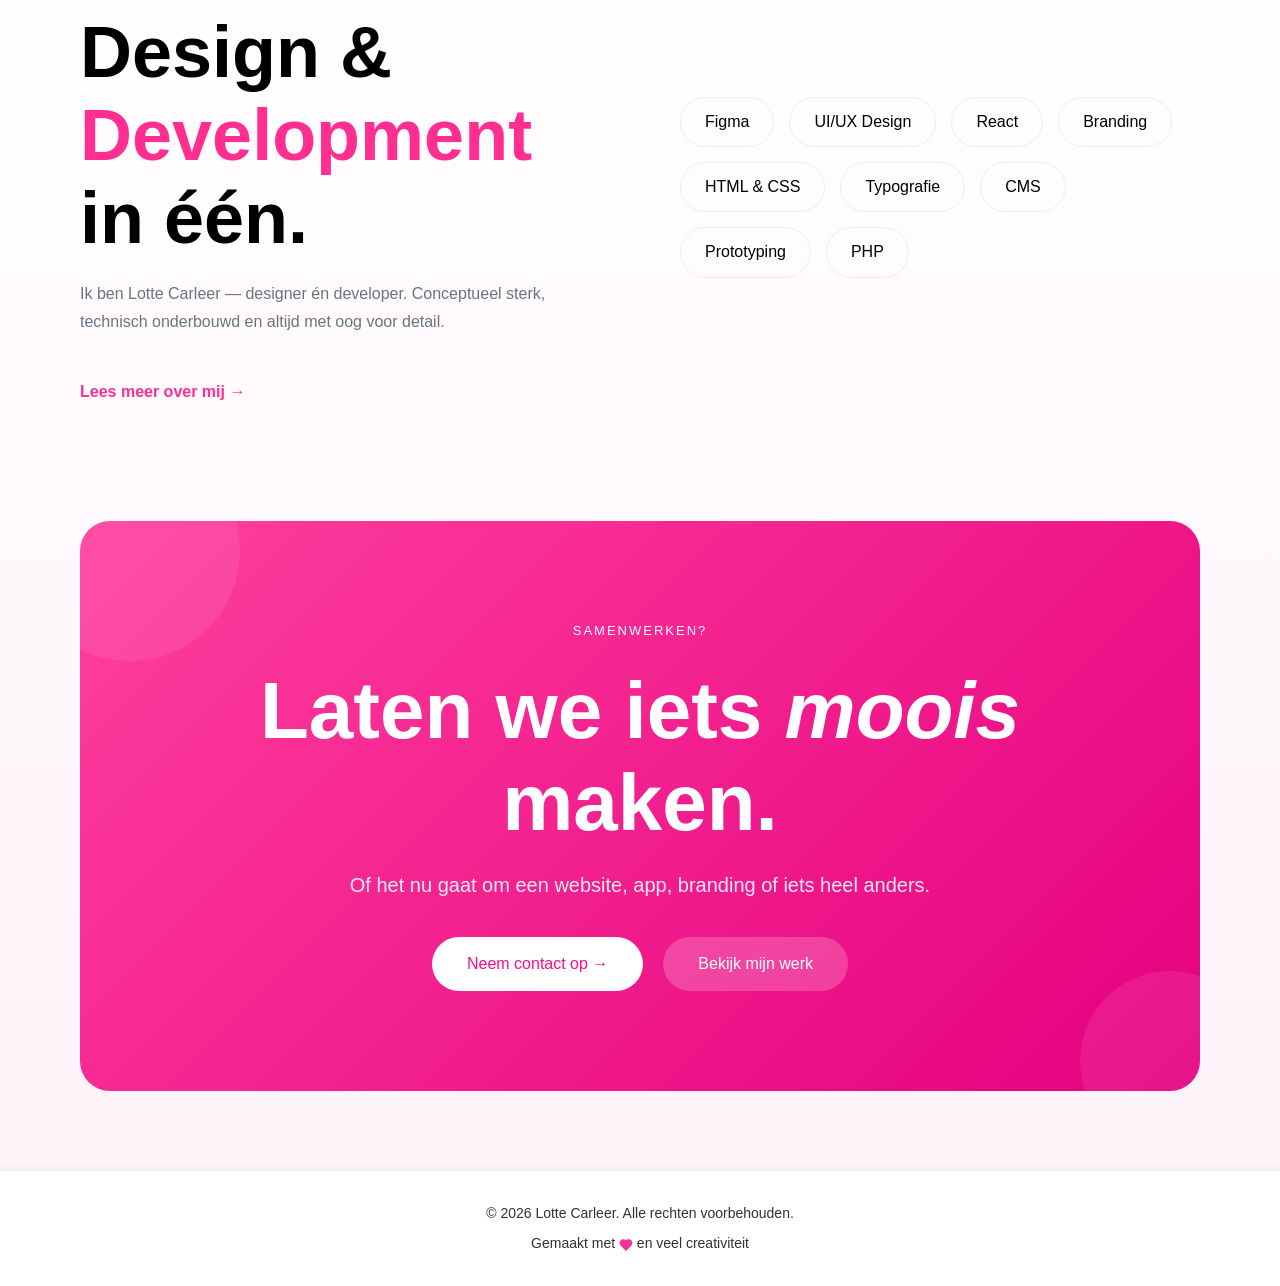
==== commit 8298663e: "fix: style hero section" ====
--- a/Index.html
+++ b/Index.html
@@ -22,9 +22,9 @@
       </div>
     </nav>
     <main>
-      <section class="hero">
-
-    <div class="hero-content">
+      <section class="home-hero">
+
+    <div class="home-hero-left">
         <span class="badge">Designer & Developer </span>
 
         <h1>
--- a/style.css
+++ b/style.css
@@ -1608,19 +1608,55 @@
    NIEUWE HOMEPAGE ELEMENTEN
 ========================= */
 
-.hero-buttons {
+
+
+.home-hero {
+  display: flex;
+  align-items: center;
+  justify-content: space-between;
+  padding: 0px 60px;
+  gap: 40px;
+   margin-top: 50px;
+    margin-bottom: 100px;
+    margin-left: 30px;
+}
+
+
+.badge {
+  display: inline-flex;
+  align-items: center;
+  gap: 8px;
+  background: #ffe4ef;
+  color: #e60076;
+  padding: 6px 12px;
+  border-radius: 20px;
+  font-size: 14px;
+  margin-bottom: 20px;
+}
+
+.home-hero h1 {
+  font-size: 48px;
+  margin: 0 0 20px;
+}
+
+.home-hero h1 span {
+  color: #e60076;
+}
+
+.home-hero p {
+  color: #555;
+  line-height: 1.6;
+  margin-bottom: 30px;
+  font-size: 18px;
+}
+
+.home-hero-buttons {
     margin-top: 40px;
     display: flex;
     gap: 20px;
 }
 
-.hero-image {
-    flex: 1;
-    display: flex;
-    justify-content: center;
-    align-items: center;
-    margin-top: 60px;
-}
+
 
 
 .sticker-wall{
